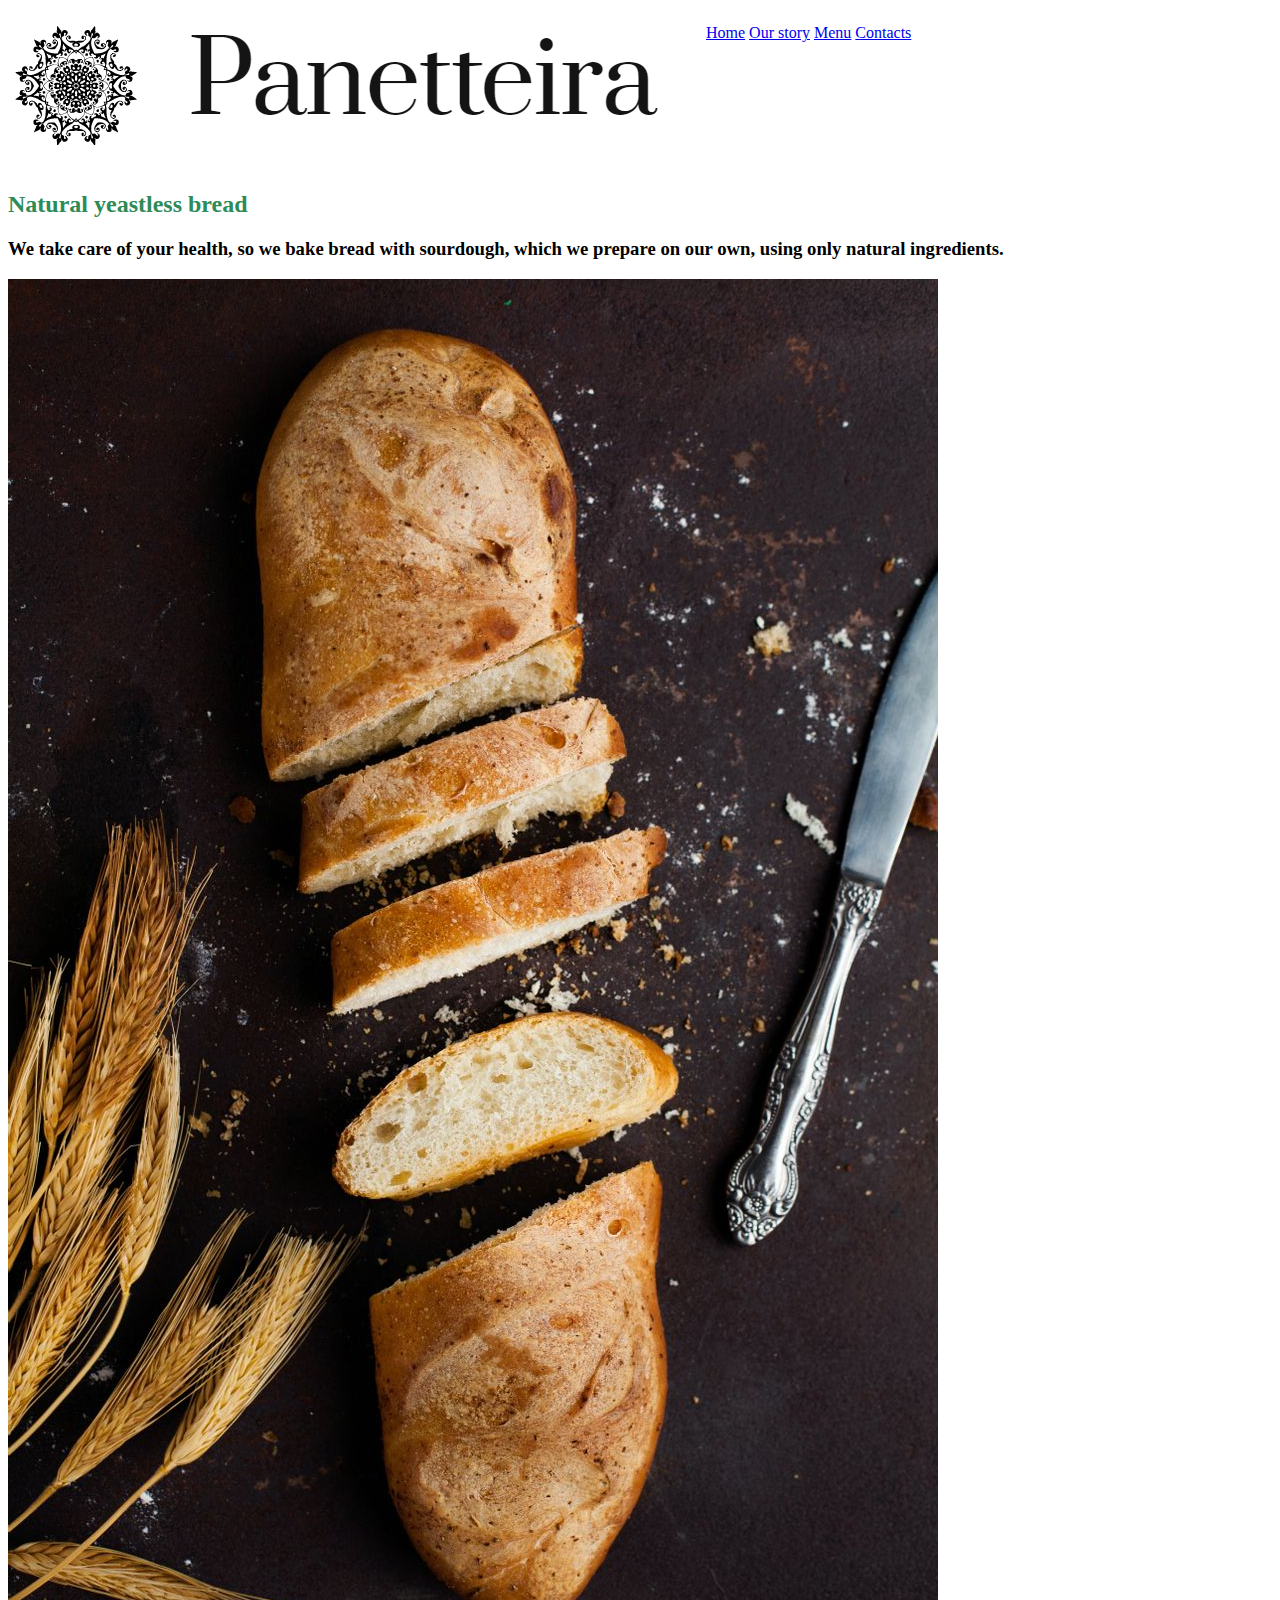
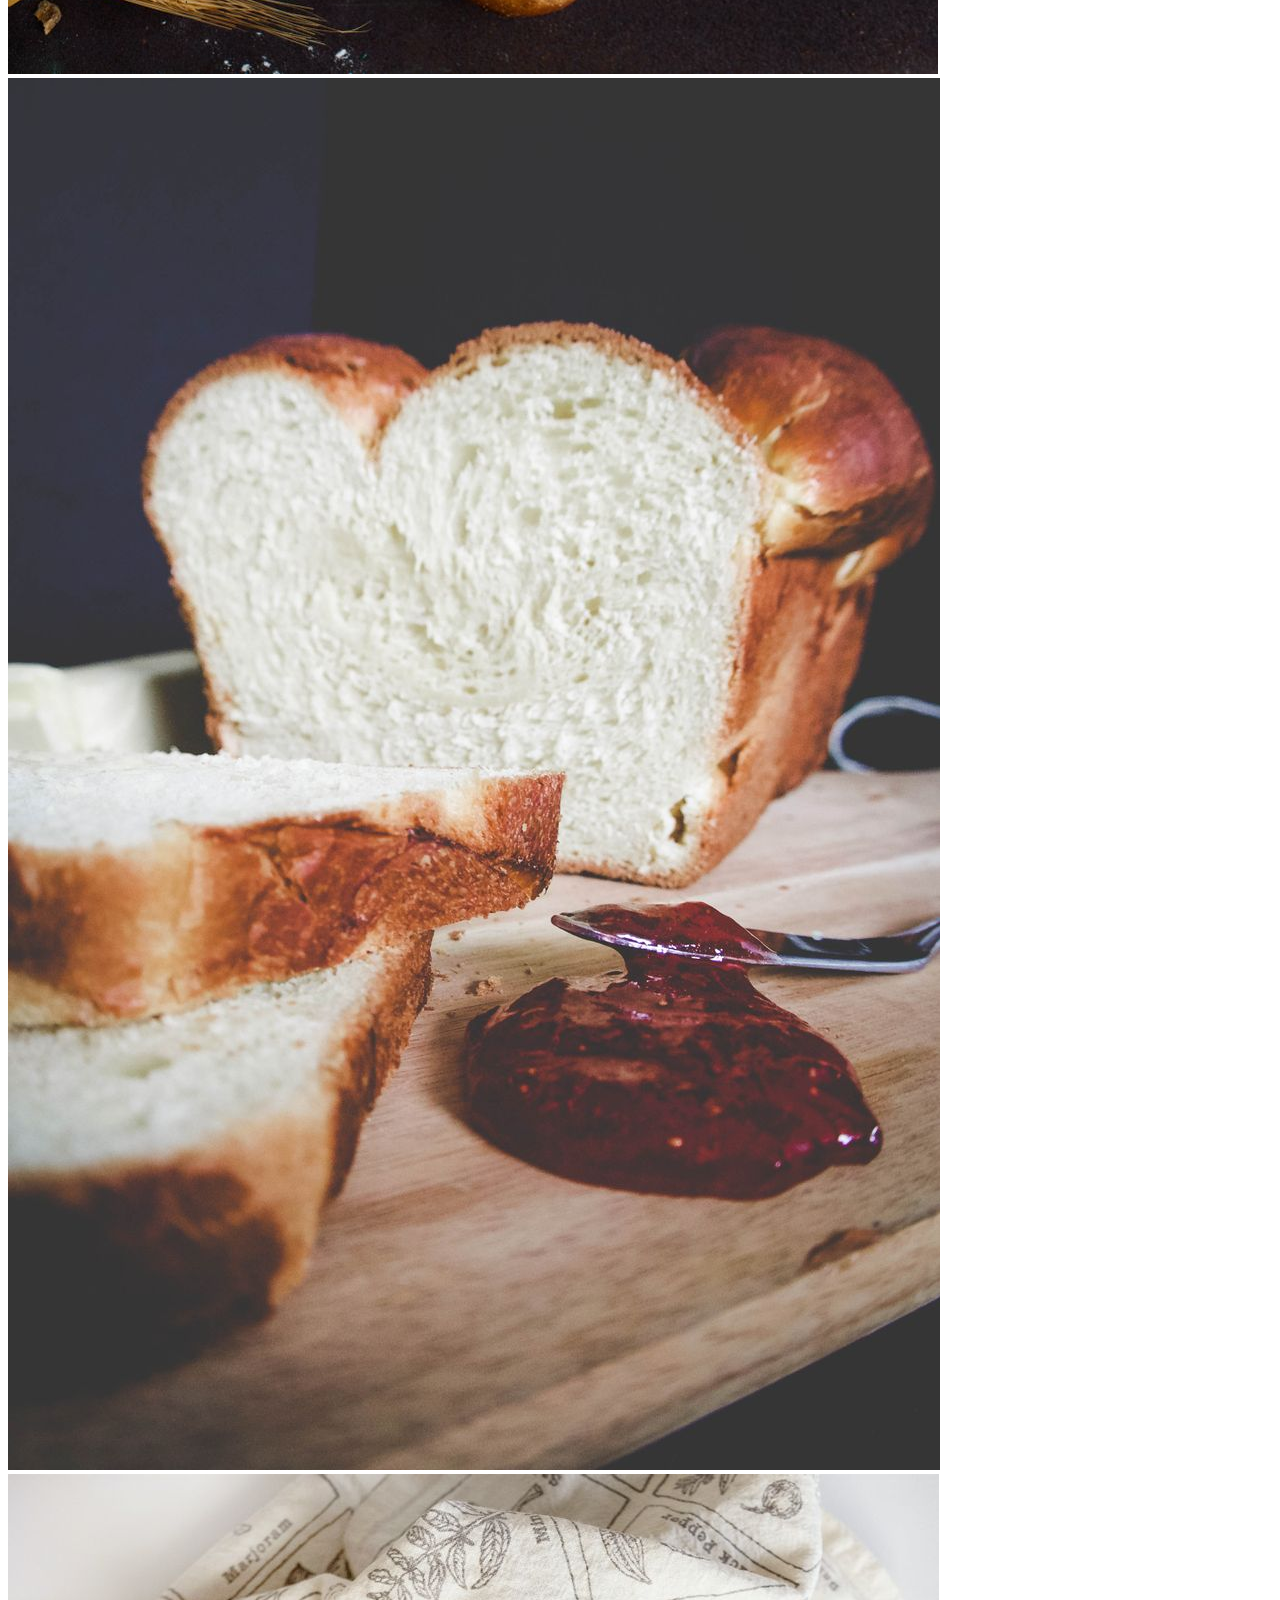
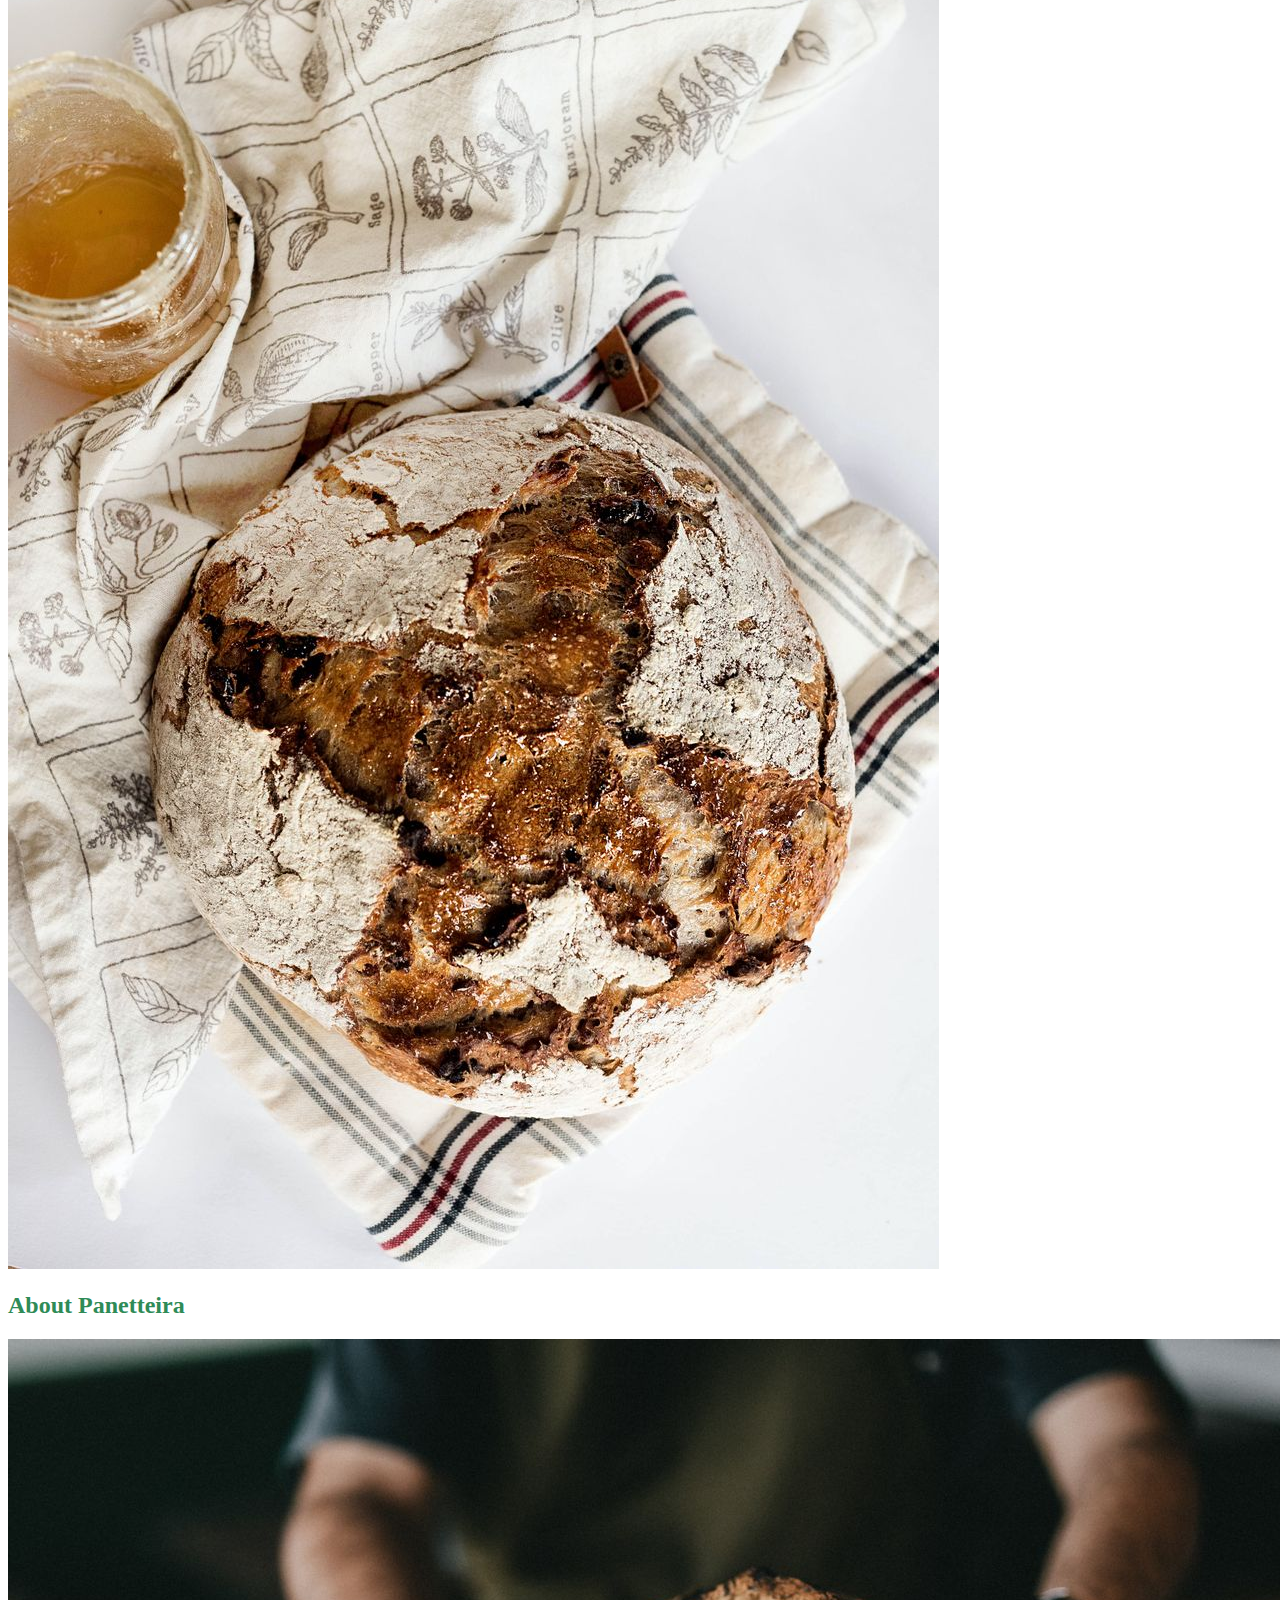
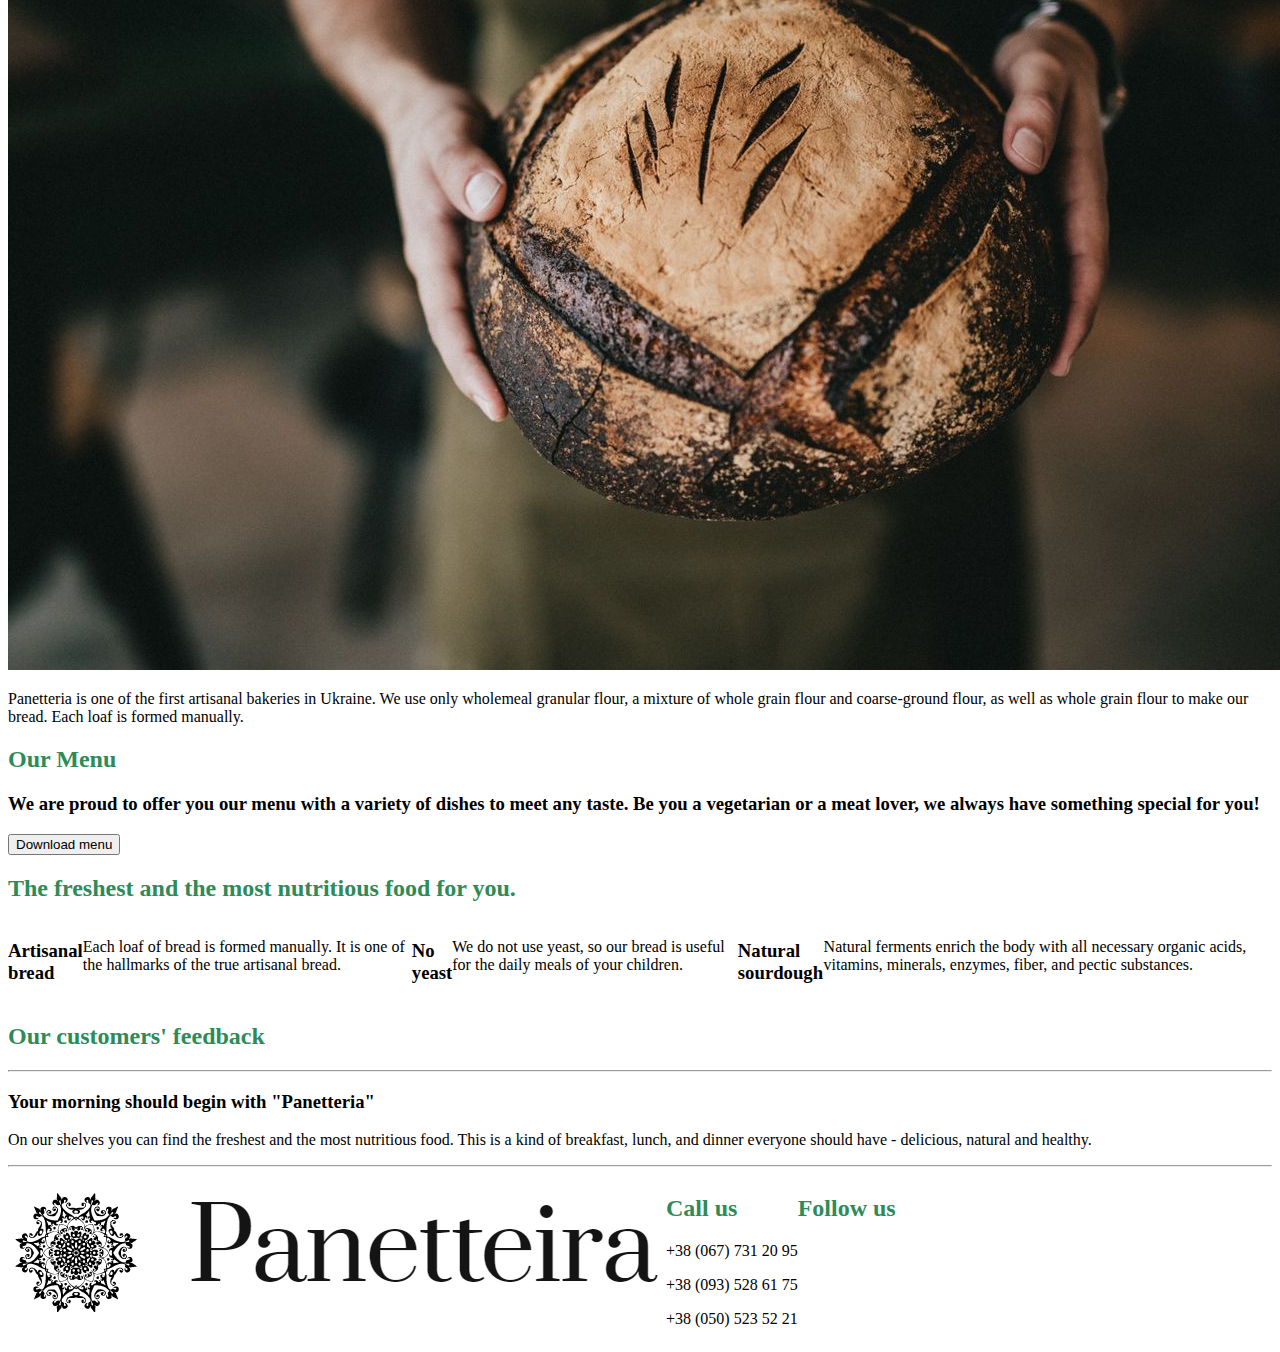
==== index.html @ aefbac4f "c" ====
<!DOCTYPE html>
<html lang="en">
<head>
    <meta charset="UTF-8">
    <meta name="viewport" content="width=device-width, initial-scale=1.0">
    <title>Panetteira Bakery | Home</title>
    <link href="styles/index.css" rel="stylesheet">

</head>
<body>
    <header>
      <div>
        <img src="images/1.png" alt="Panetteira Logo">
      </div>
      <nav>
        <ul>
          <a href="home.html">Home</a>
          <a href="ourstory.html">Our story</a>
          <a href="menu.html">Menu</a>
          <a href="contacts.html">Contacts</a>
        </ul>
      </nav>
    </header>
    <main>
      <div>
        <h2>Natural yeastless bread</h2>
        <h3>We take care of your health, so we bake bread with sourdough, which we prepare on our own,
            using only natural ingredients.</h3>
        <img src="images/2.jpg" alt="Bread">
        <img src="images/3.jpg" alt="Bread">
        <img src="images/4.jpg" alt="Bread">
      </div>  
      <section> <!--about-->
        <h2>About Panetteira</h2>
        <img src="images/5.jpg" alt="Hands with bread">
        <p>Panetteria is one of the first artisanal bakeries in Ukraine. We use only wholemeal granular flour, a mixture of whole grain flour and coarse-ground flour, as well as whole grain flour to make our bread. Each loaf is formed manually.</p>
      </section>
      <section> <!--menu-->
        <h2>Our Menu</h2>
        <h3>We are proud to offer you our menu with a variety of dishes to meet any taste. Be you a vegetarian or a meat lover, we always have something special for you!</h3>
        <button>Download menu</button>
      </section>  
      <section> <!-- value-->
        <h2>The freshest and the most nutritious food for you.</h2>
        <div class="value">
          <h3>Artisanal bread</h3>
          <p>Each loaf of bread is formed manually. It is one of the hallmarks of the true artisanal bread.</p>
          <h3>No yeast</h3>
          <p>We do not use yeast, so our bread is useful for the daily meals of your children.</p>
          <h3>Natural sourdough</h3>
          <p>Natural ferments enrich the body with all necessary organic acids, vitamins, minerals, enzymes, fiber, and pectic substances.</p>
        </div>
      </section>
      <section> <!--reviews-->
        <h2>Our customers' feedback</h2>
      </section>
      <section> <!--citation-->
        <hr>
        <h3>Your morning should begin with "Panetteria"</h3>
        <p>On our shelves you can find the freshest and the most nutritious food. This is a kind of breakfast, lunch, and dinner everyone should have - delicious, natural and healthy.</p>
        <hr>
      </section>
    </main>
    <footer>
      <div>
        <img src="images/1.png" alt="Logo">
      </div>
      <div>
        <h2>Call us</h2>
        <p>+38 (067) 731 20 95</p>
        <p>+38 (093) 528 61 75</p>
        <p>+38 (050) 523 52 21</p>
      </div>
      <div>
        <h2>Follow us</h2>
      </div>
    </footer>
</body>
</html>
---- styles/index.css ----
h1, h2{
    color: seagreen;
}
header {
    display: flex;
}
footer {
    display: flex;
}
.value {
    display: flex;
}
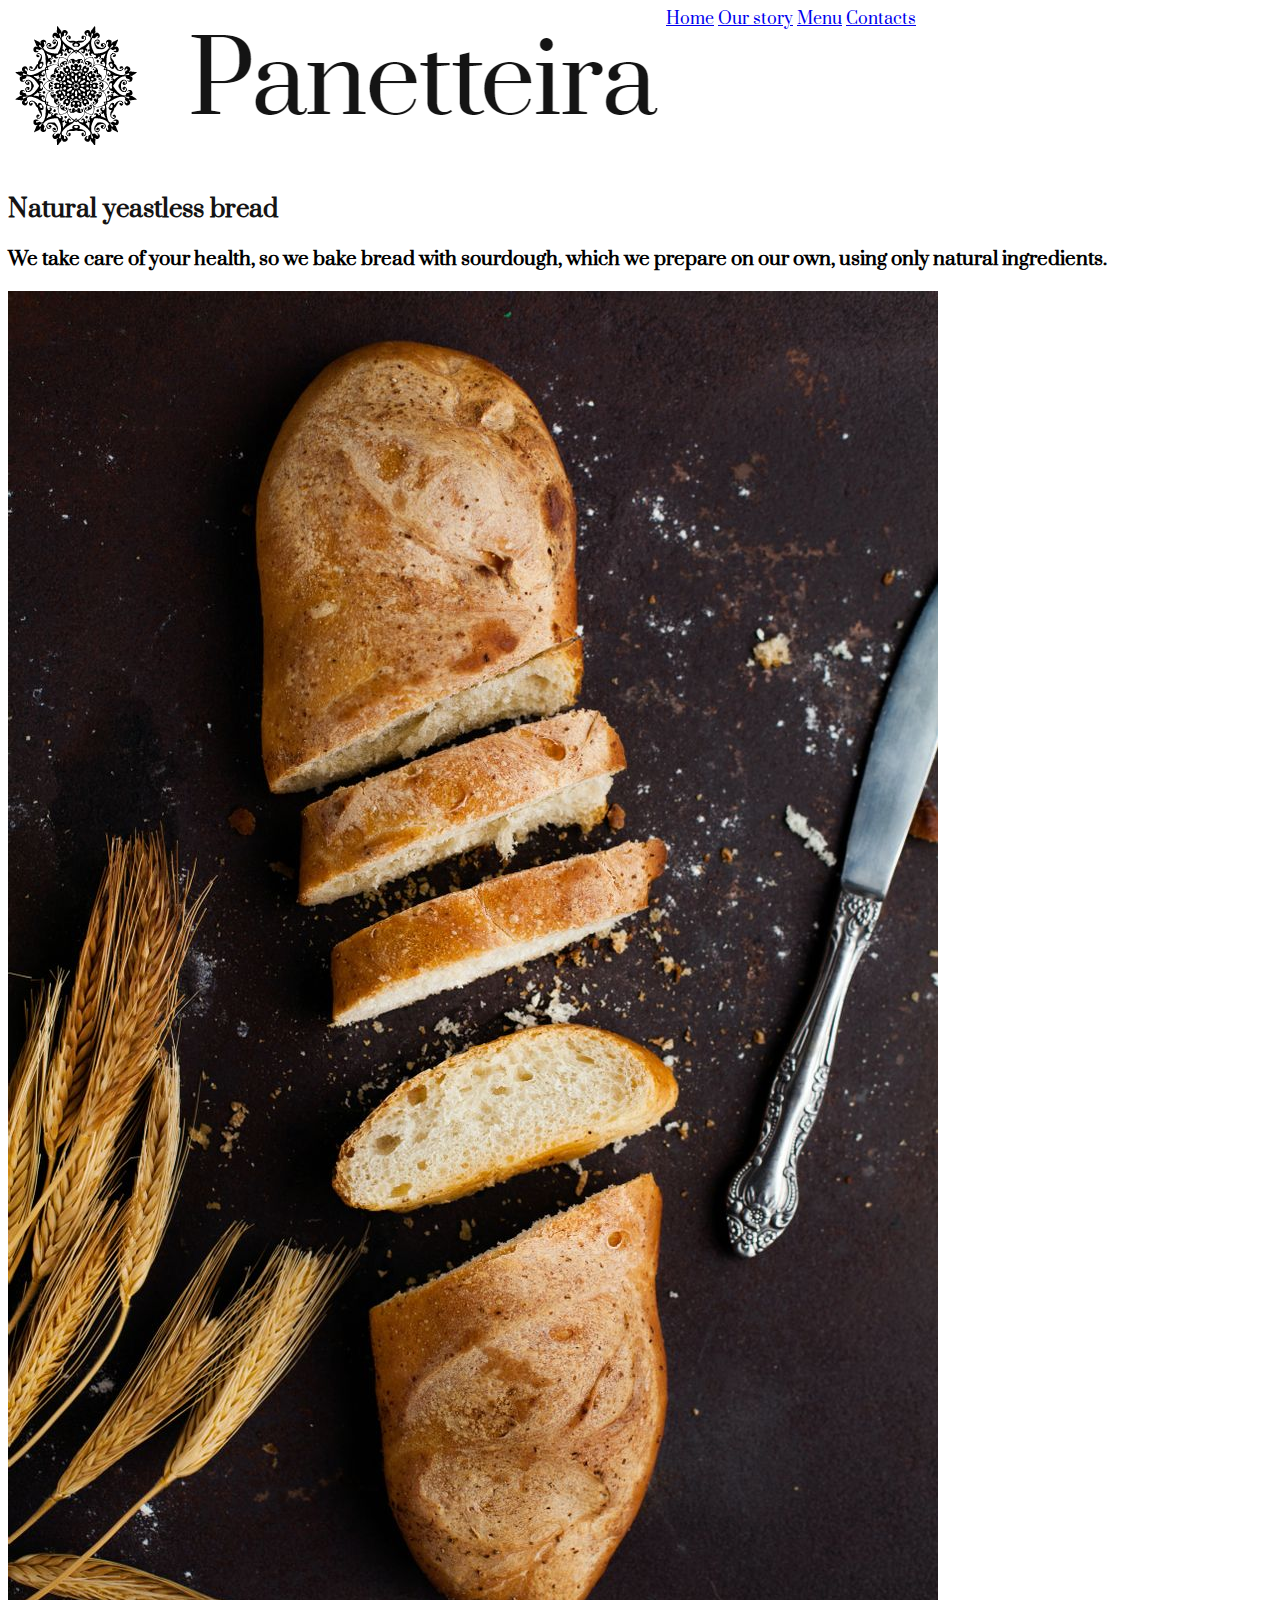
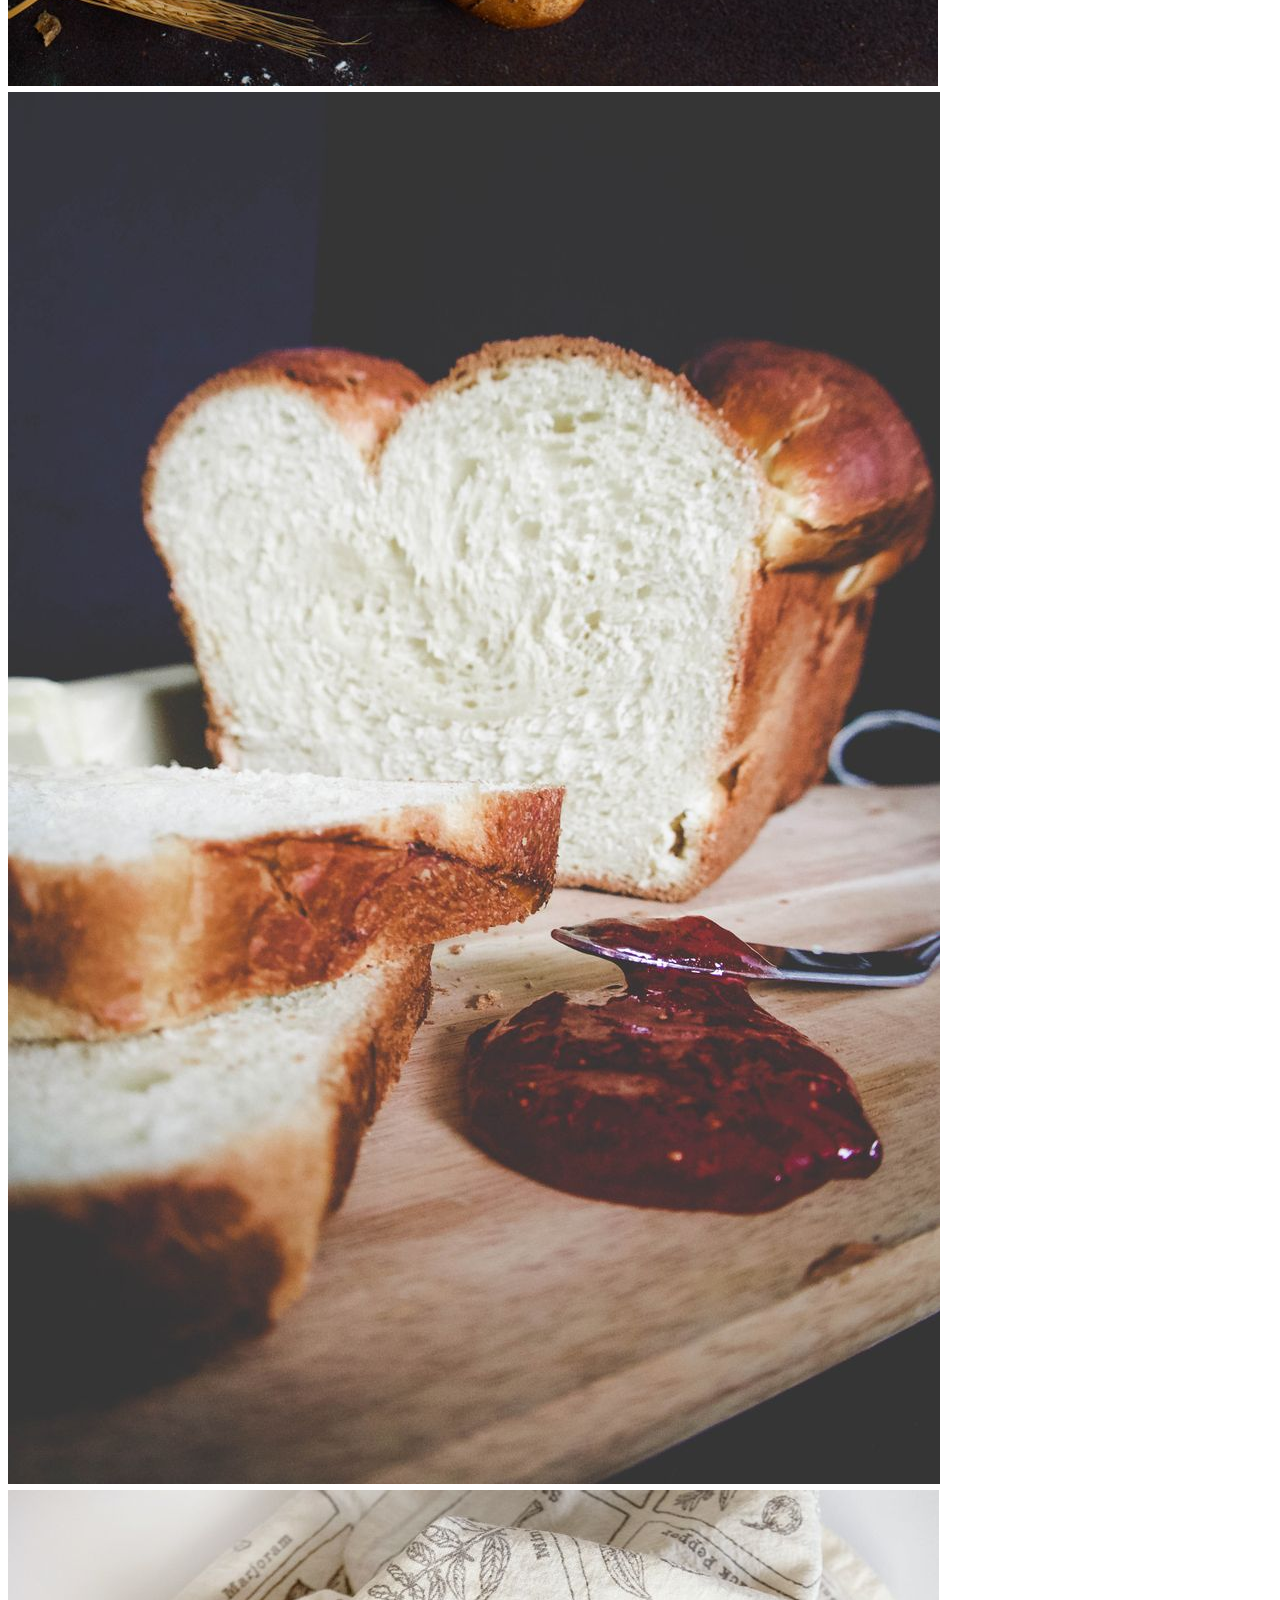
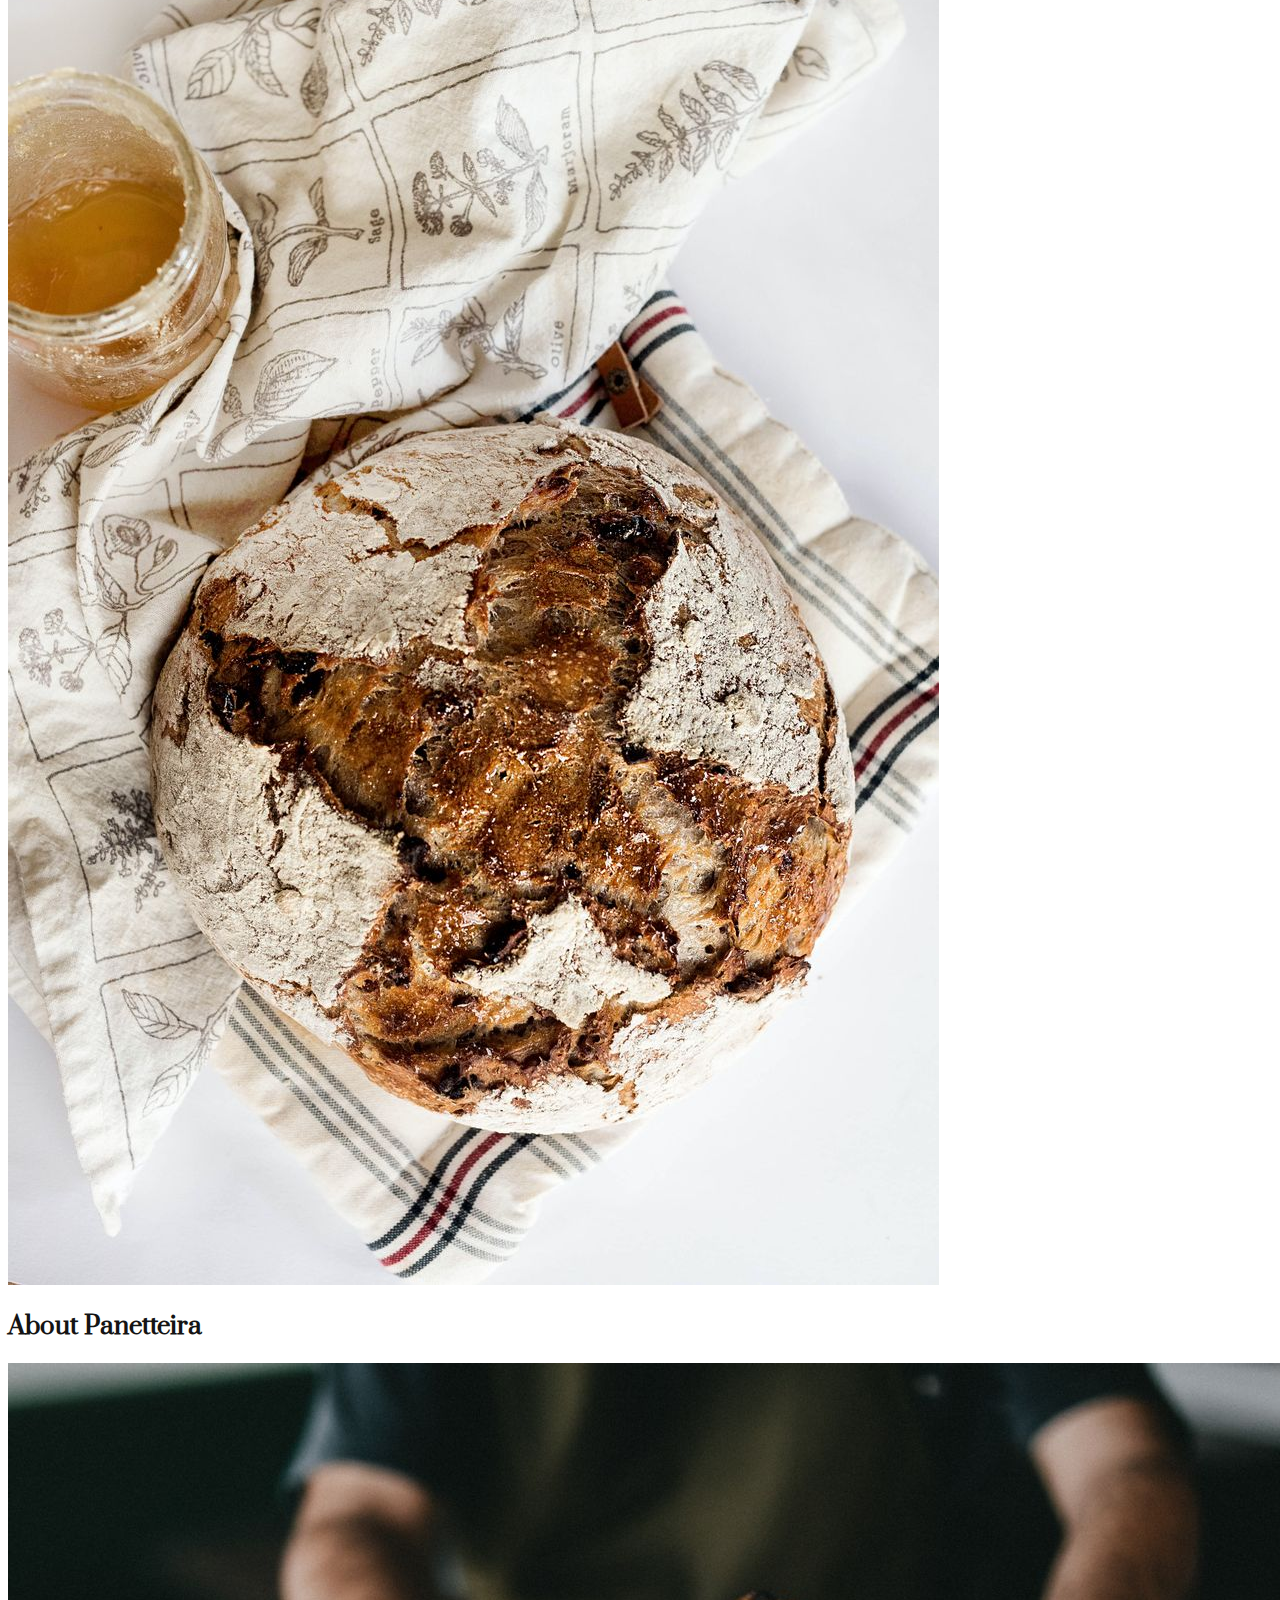
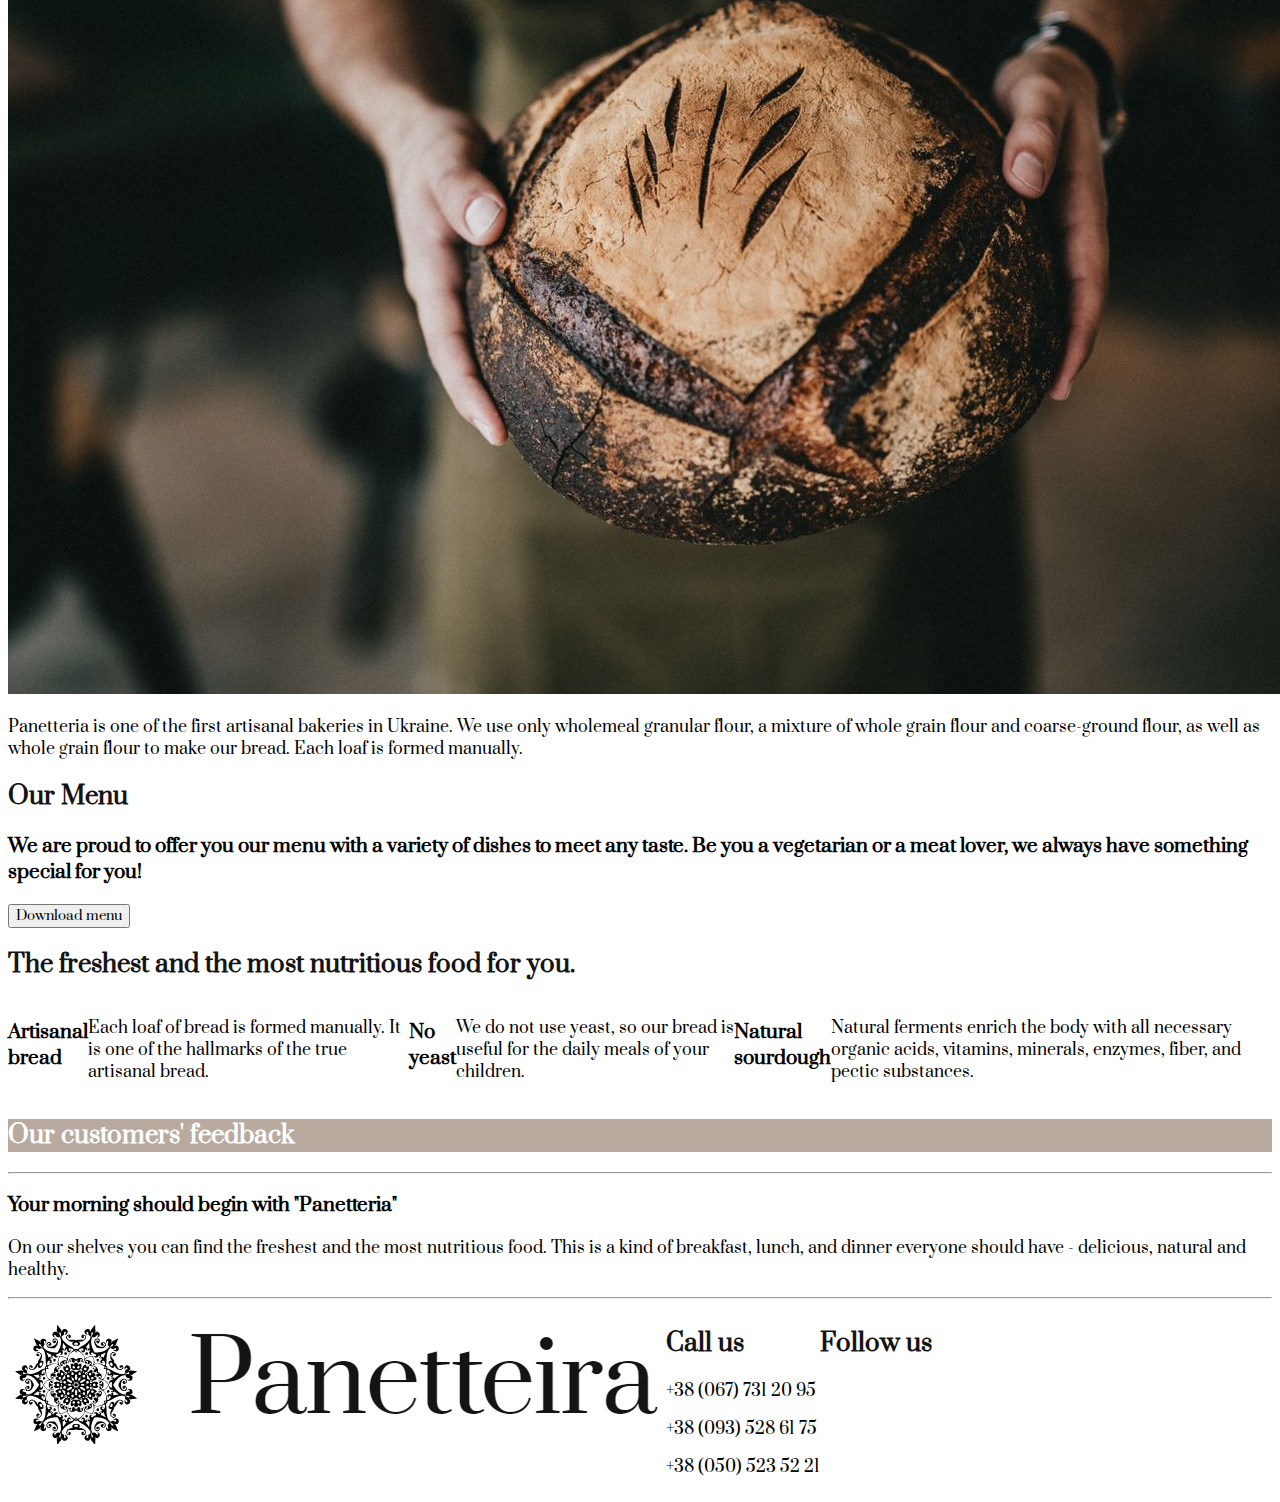
==== commit d8a62994: "Come" ====
--- a/index.html
+++ b/index.html
@@ -8,17 +8,16 @@
 
 </head>
 <body>
+    <link href="https://fonts.googleapis.com/css2?family=Prata&display=swap" rel="stylesheet">
     <header>
       <div>
-        <img src="images/1.png" alt="Panetteira Logo">
+        <img src="images/logo.png" alt="Panetteira Logo">
       </div>
-      <nav>
-        <ul>
-          <a href="home.html">Home</a>
+      <nav id="nav">
+          <a href="index.html">Home</a>
           <a href="ourstory.html">Our story</a>
           <a href="menu.html">Menu</a>
           <a href="contacts.html">Contacts</a>
-        </ul>
       </nav>
     </header>
     <main>
@@ -26,13 +25,13 @@
         <h2>Natural yeastless bread</h2>
         <h3>We take care of your health, so we bake bread with sourdough, which we prepare on our own,
             using only natural ingredients.</h3>
-        <img src="images/2.jpg" alt="Bread">
-        <img src="images/3.jpg" alt="Bread">
-        <img src="images/4.jpg" alt="Bread">
+        <img src="images/bread1.jpg" alt="Bread">
+        <img src="images/bread2.jpg" alt="Bread">
+        <img src="images/bread3.jpg" alt="Bread">
       </div>  
       <section> <!--about-->
         <h2>About Panetteira</h2>
-        <img src="images/5.jpg" alt="Hands with bread">
+        <img src="images/bread4.jpg" alt="Hands with bread">
         <p>Panetteria is one of the first artisanal bakeries in Ukraine. We use only wholemeal granular flour, a mixture of whole grain flour and coarse-ground flour, as well as whole grain flour to make our bread. Each loaf is formed manually.</p>
       </section>
       <section> <!--menu-->
@@ -52,7 +51,7 @@
         </div>
       </section>
       <section> <!--reviews-->
-        <h2>Our customers' feedback</h2>
+        <h2 id="reviews">Our customers' feedback</h2>
       </section>
       <section> <!--citation-->
         <hr>
@@ -63,7 +62,7 @@
     </main>
     <footer>
       <div>
-        <img src="images/1.png" alt="Logo">
+        <img src="images/logo.png" alt="Logo">
       </div>
       <div>
         <h2>Call us</h2>
--- a/styles/index.css
+++ b/styles/index.css
@@ -1,5 +1,8 @@
+*{
+    font-family: 'Prata', serif;
+}
 h1, h2{
-    color: seagreen;
+    color: #141414;
 }
 header {
     display: flex;
@@ -9,4 +12,15 @@
 }
 .value {
     display: flex;
-}+}
+#reviews {
+    color: white;
+    background: #b8aa9f;
+}
+#nav{
+    text-decoration: none;
+    color: var(--main-color)
+}
+@media (min-width: 769px) {
+    header ,header-nav
+}
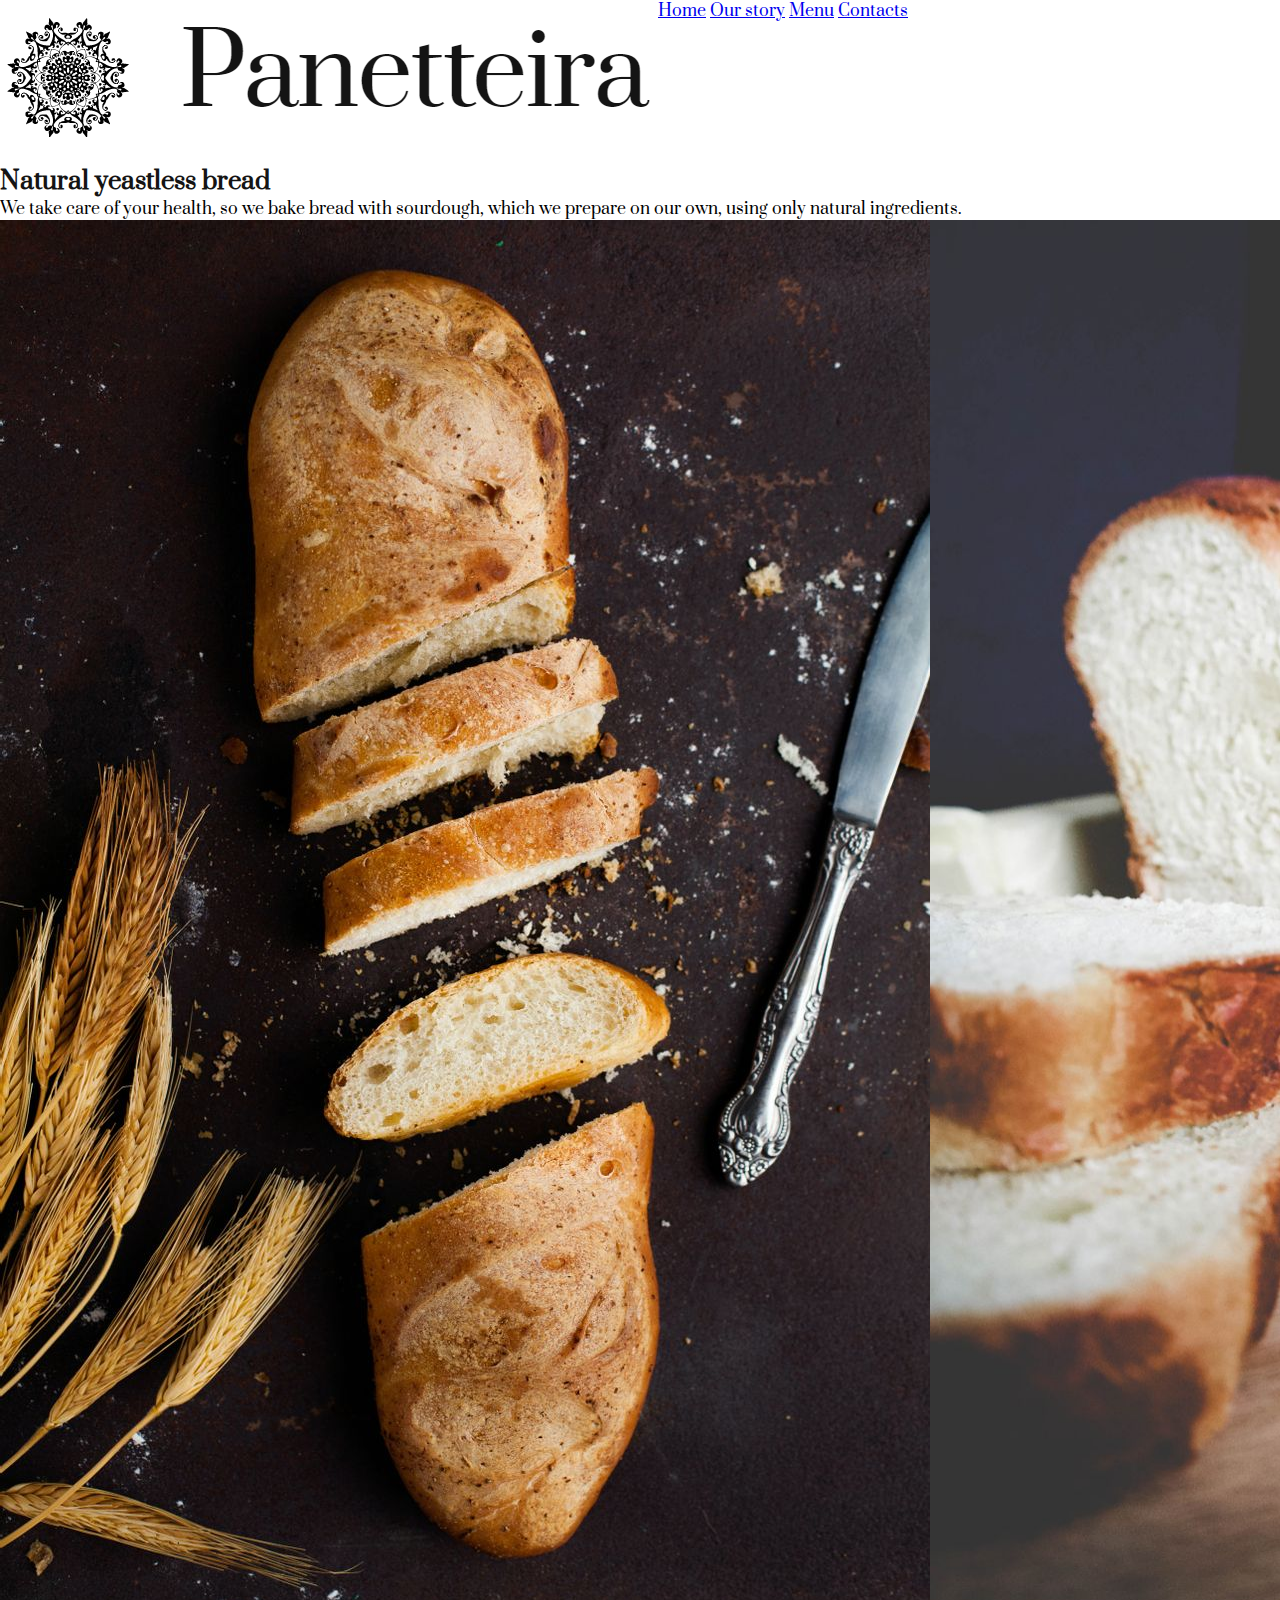
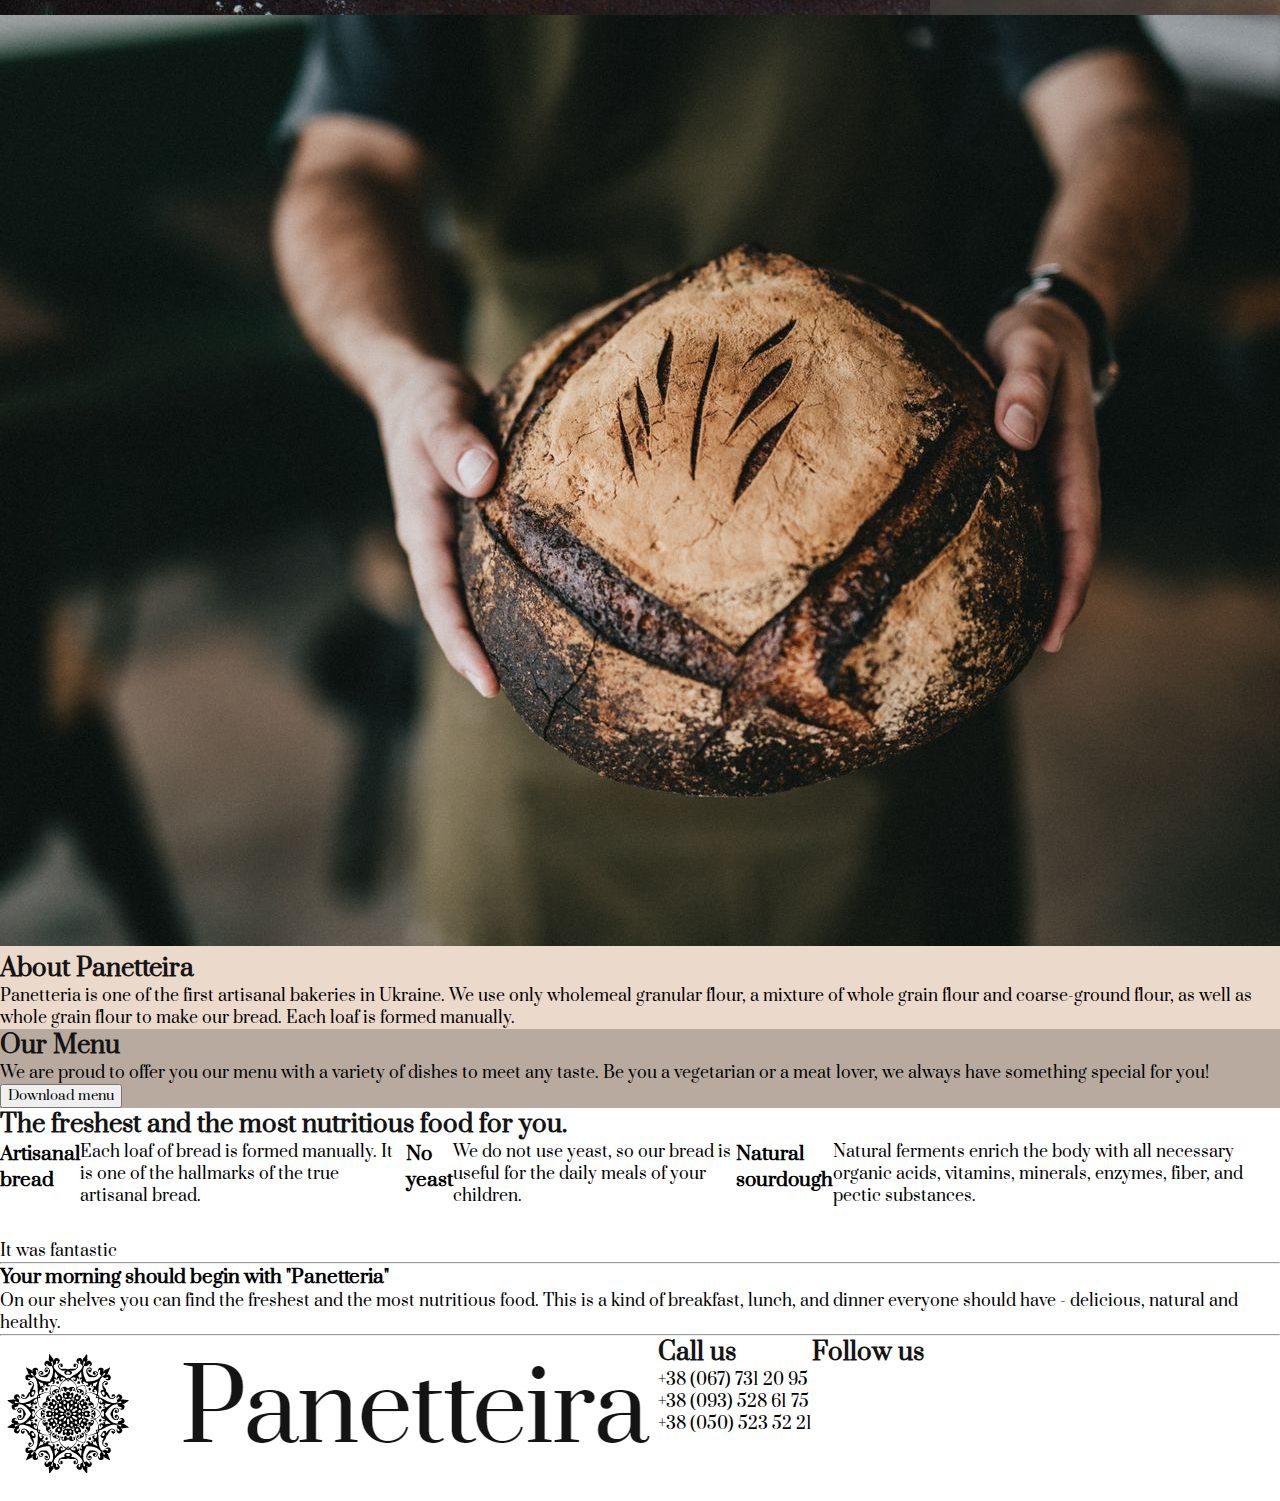
==== commit 2ee2d476: "Coment" ====
--- a/index.html
+++ b/index.html
@@ -21,22 +21,23 @@
       </nav>
     </header>
     <main>
-      <div>
+      <div> <!--main-->
         <h2>Natural yeastless bread</h2>
-        <h3>We take care of your health, so we bake bread with sourdough, which we prepare on our own,
-            using only natural ingredients.</h3>
+        <p>We take care of your health, so we bake bread with sourdough, which we prepare on our own, using only natural ingredients.</p>
+        <div class="main">
         <img src="images/bread1.jpg" alt="Bread">
         <img src="images/bread2.jpg" alt="Bread">
         <img src="images/bread3.jpg" alt="Bread">
+        </main>
       </div>  
-      <section> <!--about-->
+      <section class="about"> <!--about-->
+        <img src="images/bread4.jpg" alt="Hands with bread">
         <h2>About Panetteira</h2>
-        <img src="images/bread4.jpg" alt="Hands with bread">
         <p>Panetteria is one of the first artisanal bakeries in Ukraine. We use only wholemeal granular flour, a mixture of whole grain flour and coarse-ground flour, as well as whole grain flour to make our bread. Each loaf is formed manually.</p>
       </section>
-      <section> <!--menu-->
+      <section class="menu"> <!--menu-->
         <h2>Our Menu</h2>
-        <h3>We are proud to offer you our menu with a variety of dishes to meet any taste. Be you a vegetarian or a meat lover, we always have something special for you!</h3>
+        <p>We are proud to offer you our menu with a variety of dishes to meet any taste. Be you a vegetarian or a meat lover, we always have something special for you!</p>
         <button>Download menu</button>
       </section>  
       <section> <!-- value-->
@@ -50,8 +51,9 @@
           <p>Natural ferments enrich the body with all necessary organic acids, vitamins, minerals, enzymes, fiber, and pectic substances.</p>
         </div>
       </section>
-      <section> <!--reviews-->
+      <section class="ourreviews"> <!--reviews-->
         <h2 id="reviews">Our customers' feedback</h2>
+        <p>It was fantastic</p>
       </section>
       <section> <!--citation-->
         <hr>
--- a/styles/index.css
+++ b/styles/index.css
@@ -1,12 +1,28 @@
 *{
     font-family: 'Prata', serif;
+    margin: 0;
 }
 h1, h2{
     color: #141414;
 }
+/*header*/
 header {
     display: flex;
 }
+/*main*/
+.main{
+    display: flex;
+}
+.about{
+    background-color: rgb(235, 217, 204);
+}
+.menu{
+    background-color: #B8AA9F;
+}
+.ourreviews{
+    background: url(images/breads.jpg);
+}
+/*footer*/
 footer {
     display: flex;
 }
@@ -15,12 +31,11 @@
 }
 #reviews {
     color: white;
-    background: #b8aa9f;
 }
 #nav{
     text-decoration: none;
     color: var(--main-color)
 }
 @media (min-width: 769px) {
-    header ,header-nav
-}
+    header ,header-nav;
+}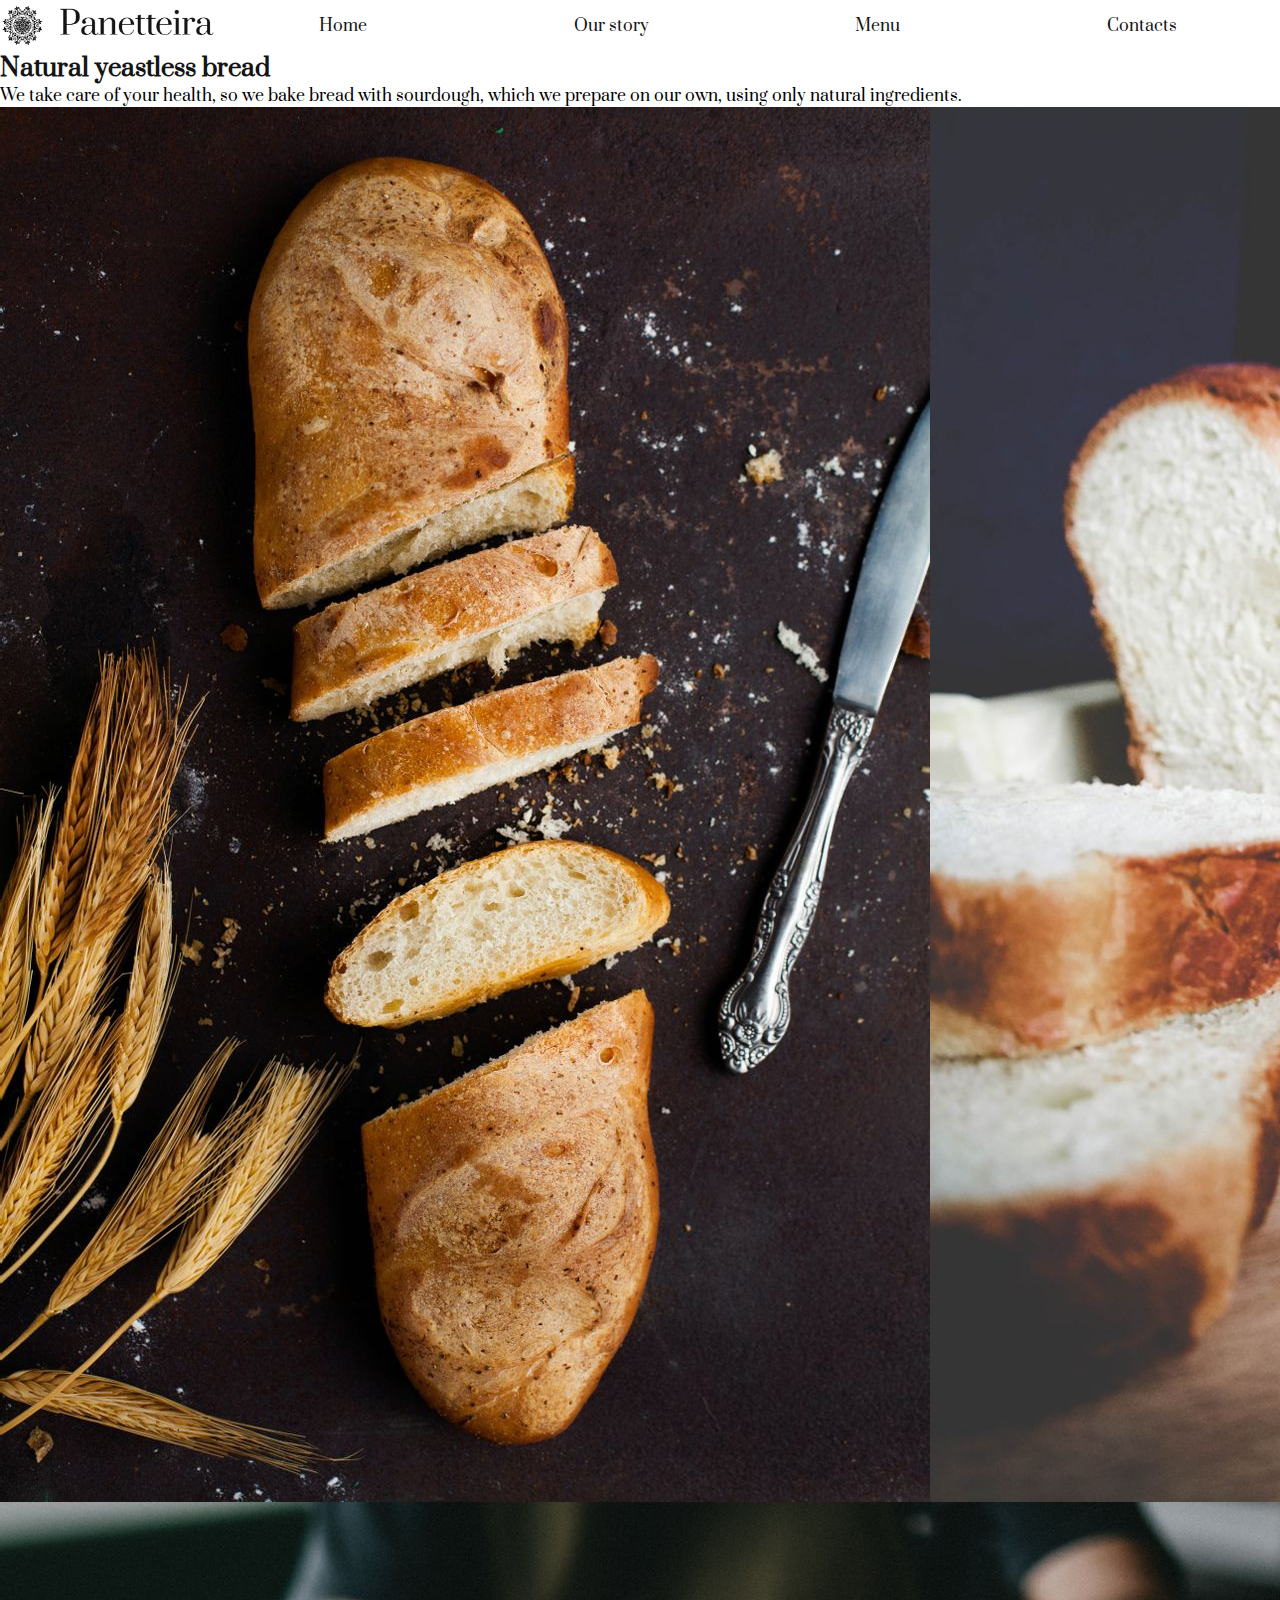
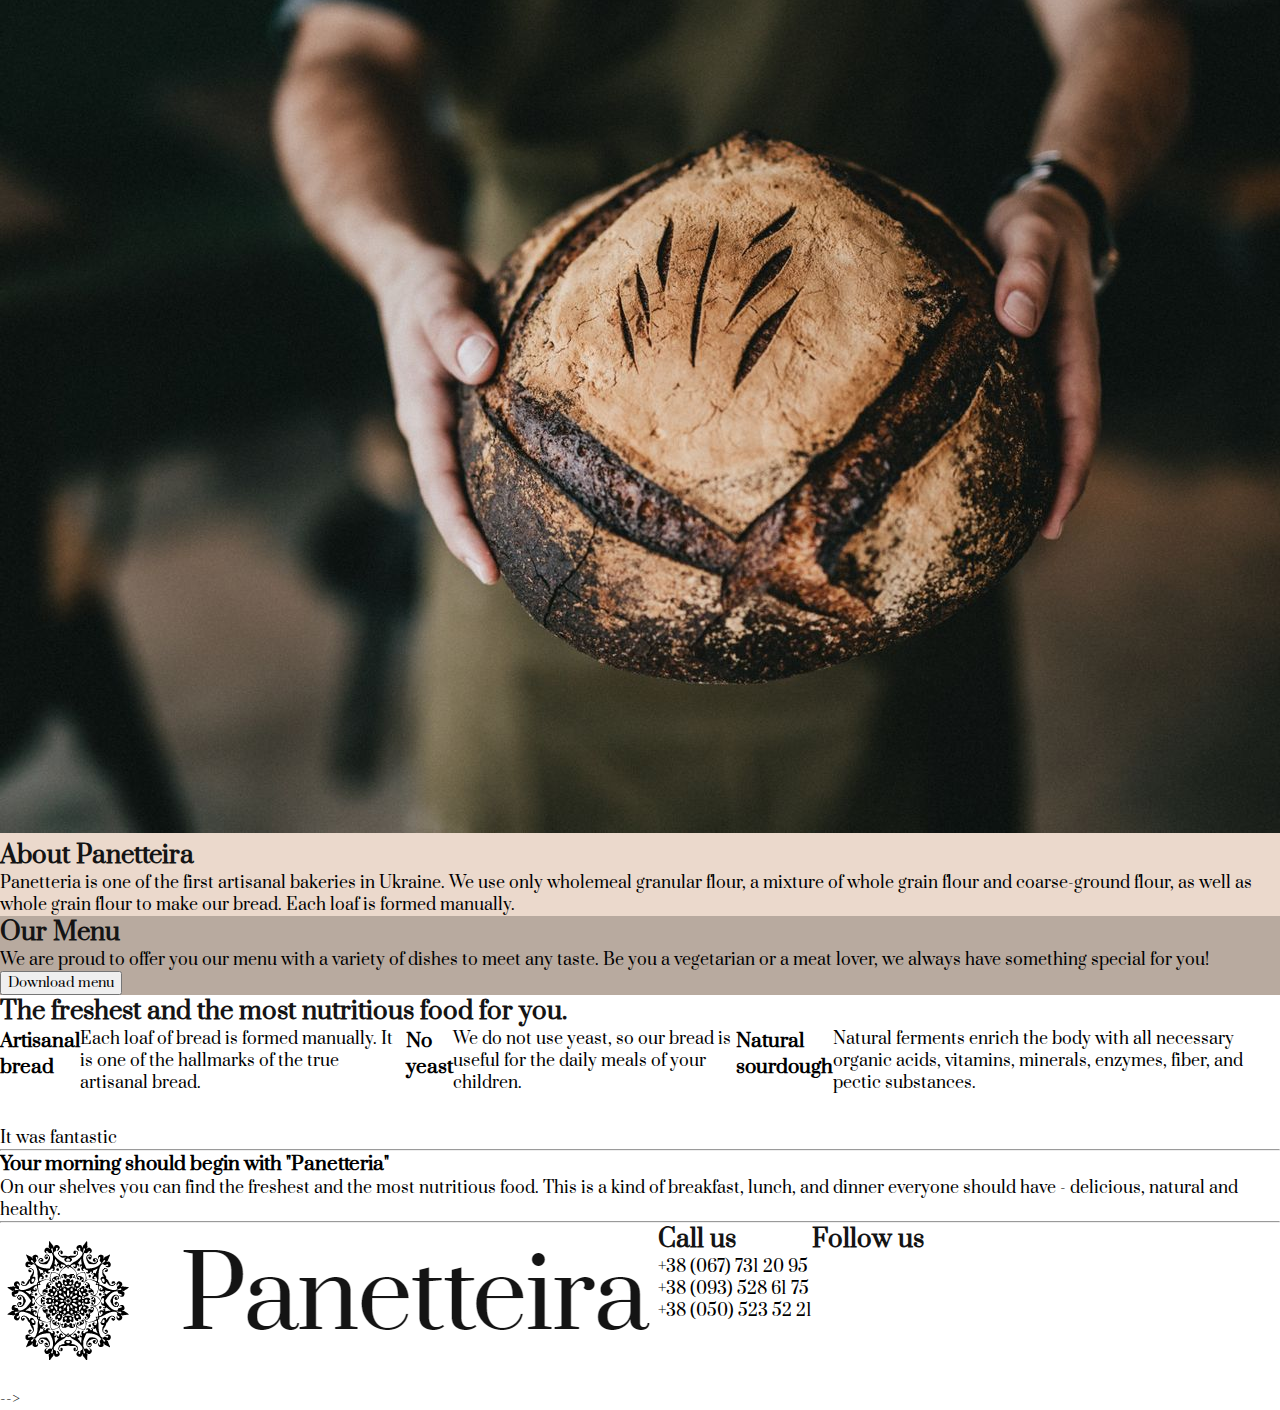
==== commit 78170c69: "Comment" ====
--- a/index.html
+++ b/index.html
@@ -5,19 +5,21 @@
     <meta name="viewport" content="width=device-width, initial-scale=1.0">
     <title>Panetteira Bakery | Home</title>
     <link href="styles/index.css" rel="stylesheet">
+    <link rel="icon" href="images/logo-icon.png">
 
 </head>
 <body>
-    <link href="https://fonts.googleapis.com/css2?family=Prata&display=swap" rel="stylesheet">
     <header>
-      <div>
-        <img src="images/logo.png" alt="Panetteira Logo">
-      </div>
-      <nav id="nav">
-          <a href="index.html">Home</a>
-          <a href="ourstory.html">Our story</a>
-          <a href="menu.html">Menu</a>
-          <a href="contacts.html">Contacts</a>
+      <nav class="header-nav">
+        <img class="logo" src="images/logo.png" alt="Panetteira Logo">
+        <label class="burger-icon" for="burger-checkbox">☰</label>
+        <input type="checkbox" id="burger-checkbox">
+        <div class="menu-items">
+            <a href="index.html">Home</a>
+            <a href="ourstory.html">Our story</a>
+            <a href="menu.html">Menu</a>
+            <a href="contacts.html">Contacts</a>
+        </div>
       </nav>
     </header>
     <main>
@@ -75,6 +77,6 @@
       <div>
         <h2>Follow us</h2>
       </div>
-    </footer>
+    </footer> -->
 </body>
 </html>--- a/styles/index.css
+++ b/styles/index.css
@@ -1,13 +1,61 @@
+@import url("https://fonts.googleapis.com/css2?family=Prata&display=swap");
 *{
     font-family: 'Prata', serif;
     margin: 0;
 }
+:root {
+    --main-color: #141414;
+    font-family: 'Prata', serif;
+    --accent-color: white;
+    scroll-behavior: smooth;
+}
+
+
+
+header .logo {
+    width: 216px;
+    height: auto;
+}
+header .menu-items{
+    flex: 1; 
+    justify-content: space-around;
+    display: none;
+}
+header .menu-items a {
+    display: block;
+    text-decoration: none;
+    color: var(--main-color);
+    border: 1px solid transparent;
+    padding: 5px;
+}
+header .menu-items a:hover {
+    border: 1px solid var(--main-color);
+}
+/*buger-menu*/
+#burger-checkbox{
+    display: none;
+}
+
+.header-nav input:checked  ~ .menu-items{
+    display: block;
+}
+
+@media (min-width: 769px) {
+    .burger-icon{
+        display: none;
+    }
+    header .header-nav{
+        display: flex;
+    }
+    header #burger-checkbox ~ .menu-items {
+        display: flex;
+        align-items: center;
+    }
+}
+
+
 h1, h2{
     color: #141414;
-}
-/*header*/
-header {
-    display: flex;
 }
 /*main*/
 .main{
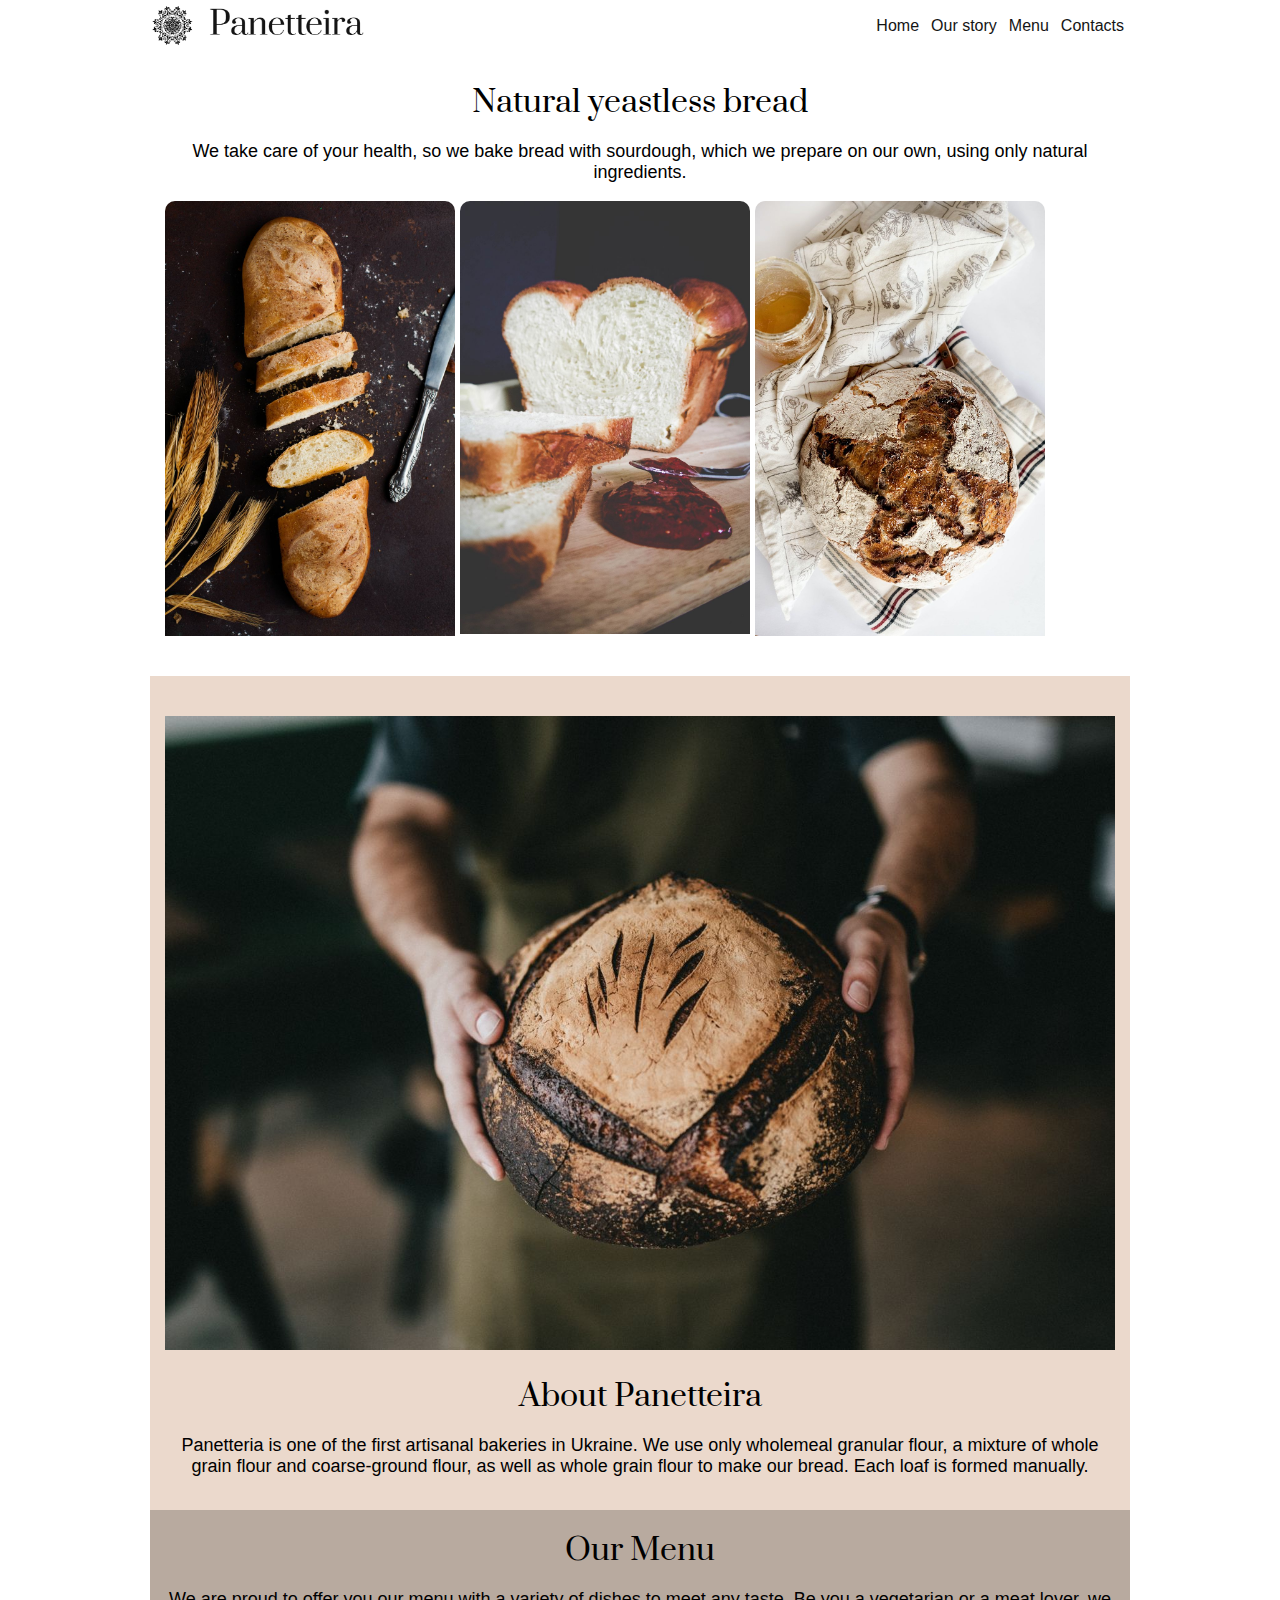
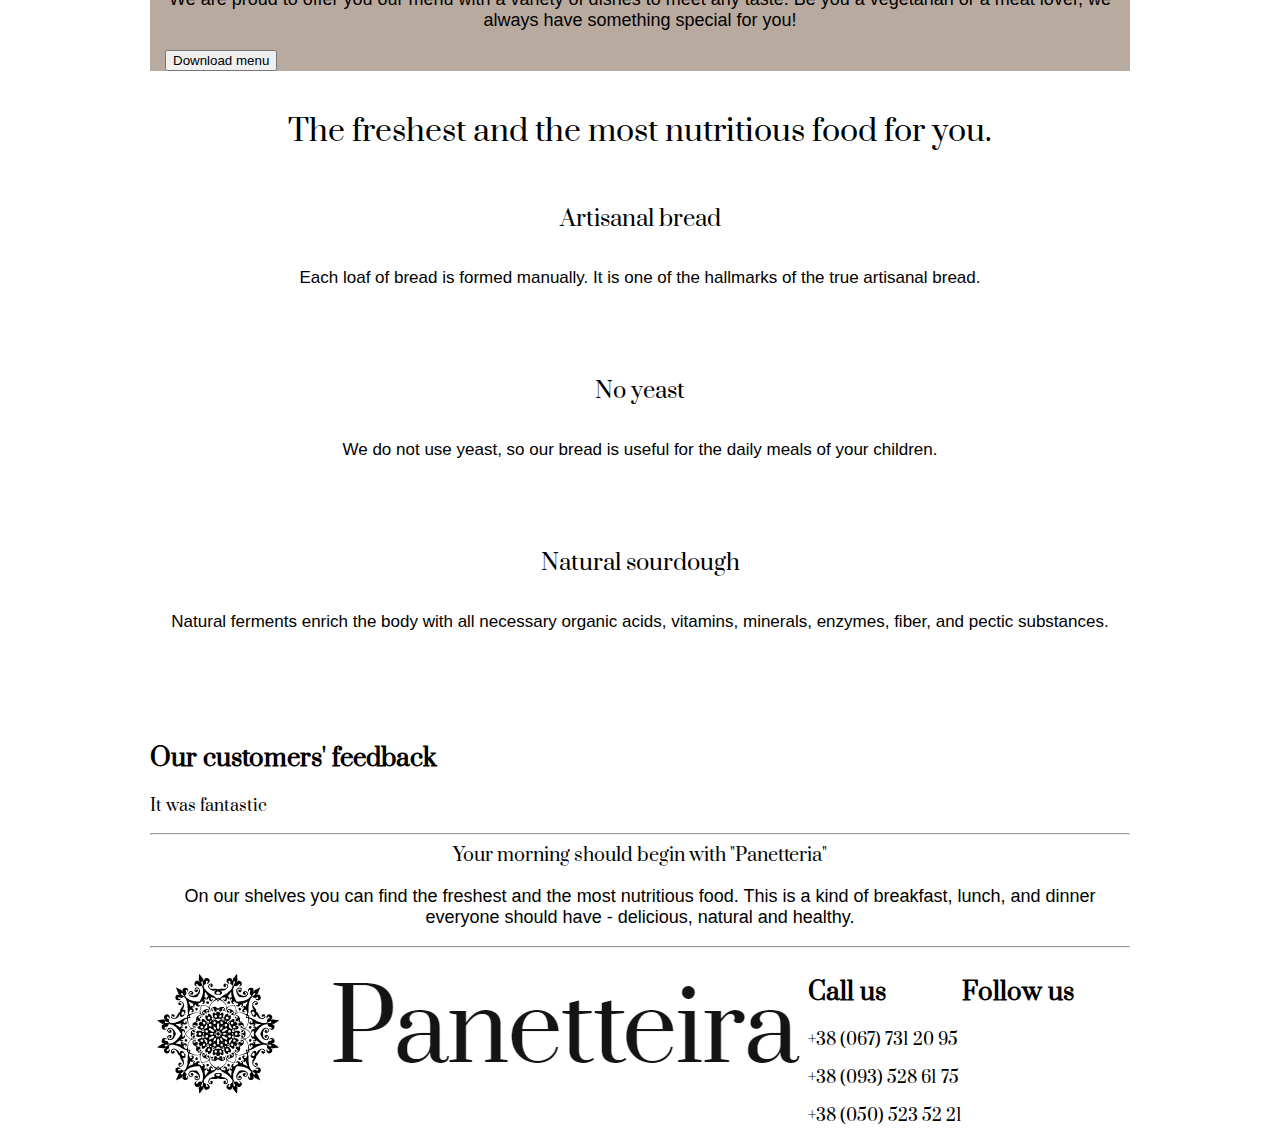
==== commit 891f5b9c: "Com" ====
--- a/index.html
+++ b/index.html
@@ -10,56 +10,67 @@
 </head>
 <body>
     <header>
-      <nav class="header-nav">
-        <img class="logo" src="images/logo.png" alt="Panetteira Logo">
-        <label class="burger-icon" for="burger-checkbox">☰</label>
-        <input type="checkbox" id="burger-checkbox">
-        <div class="menu-items">
-            <a href="index.html">Home</a>
-            <a href="ourstory.html">Our story</a>
-            <a href="menu.html">Menu</a>
-            <a href="contacts.html">Contacts</a>
-        </div>
-      </nav>
+        <nav class="header-nav">
+            <img class="logo logo-last" src="images/logo.png" alt="Panetteira Logo">
+            <label class="burger-icon" for="burger-checkbox">☰</label>
+            <input type="checkbox" id="burger-checkbox">
+            <div class="menu-items">
+                <a href="index.html">Home</a>
+                <a href="ourstory.html">Our story</a>
+                <a href="menu.html">Menu</a>
+                <a href="contacts.html">Contacts</a>
+            </div>
+        </nav>
     </header>
     <main>
-      <div> <!--main-->
-        <h2>Natural yeastless bread</h2>
-        <p>We take care of your health, so we bake bread with sourdough, which we prepare on our own, using only natural ingredients.</p>
-        <div class="main">
-        <img src="images/bread1.jpg" alt="Bread">
-        <img src="images/bread2.jpg" alt="Bread">
-        <img src="images/bread3.jpg" alt="Bread">
-        </main>
-      </div>  
-      <section class="about"> <!--about-->
-        <img src="images/bread4.jpg" alt="Hands with bread">
-        <h2>About Panetteira</h2>
-        <p>Panetteria is one of the first artisanal bakeries in Ukraine. We use only wholemeal granular flour, a mixture of whole grain flour and coarse-ground flour, as well as whole grain flour to make our bread. Each loaf is formed manually.</p>
-      </section>
-      <section class="menu"> <!--menu-->
-        <h2>Our Menu</h2>
-        <p>We are proud to offer you our menu with a variety of dishes to meet any taste. Be you a vegetarian or a meat lover, we always have something special for you!</p>
-        <button>Download menu</button>
-      </section>  
-      <section> <!-- value-->
-        <h2>The freshest and the most nutritious food for you.</h2>
-        <div class="value">
-          <h3>Artisanal bread</h3>
-          <p>Each loaf of bread is formed manually. It is one of the hallmarks of the true artisanal bread.</p>
-          <h3>No yeast</h3>
-          <p>We do not use yeast, so our bread is useful for the daily meals of your children.</p>
-          <h3>Natural sourdough</h3>
-          <p>Natural ferments enrich the body with all necessary organic acids, vitamins, minerals, enzymes, fiber, and pectic substances.</p>
+        <div class="main"> <!--main-->
+            <div class="header-section">
+                <span>Natural yeastless bread</span>
+                <p>We take care of your health, so we bake bread with sourdough, which we prepare on our own, using only natural ingredients.</p>
+            </div>
+            <div class="product-list">
+                <img class="main-photo" src="images/bread1.jpg" alt="Bread">
+                <img class="main-photo" src="images/bread2.jpg" alt="Bread">
+                <img class="main-photo" src="images/bread3.jpg" alt="Bread">
+            </div>
+        </div>
+    </main>  
+        <section class="about"> <!--about-->
+            <div class="about-div">
+                <img class="photo-section-about" src="images/bread4.jpg" alt="Hands with bread">
+                <span>About Panetteira</span>
+                <p>Panetteria is one of the first artisanal bakeries in Ukraine. We use only wholemeal granular flour, a mixture of whole grain flour and coarse-ground flour, as well as whole grain flour to make our bread. Each loaf is formed manually.</p>
+            </div>
+        </section>
+        <section class="menu"> <!--menu-->
+            <div class="menu-div">
+                <span>Our Menu</span>
+                <p>We are proud to offer you our menu with a variety of dishes to meet any taste. Be you a vegetarian or a meat lover, we always have something special for you!</p>
+                <button class="button-menu">Download menu</button>
+            </div>
+        </section>  
+      <section class="value"> <!-- value-->
+        <span id="value-header">The freshest and the most nutritious food for you.</span>
+        <div class="value-div">
+            <span>Artisanal bread</span>
+            <p>Each loaf of bread is formed manually. It is one of the hallmarks of the true artisanal bread.</p>
+        </div>
+        <div class="value-div">
+            <span>No yeast</span>
+            <p>We do not use yeast, so our bread is useful for the daily meals of your children.</p>
+        </div>
+        <div class="value-div">
+            <span>Natural sourdough</span>
+            <p>Natural ferments enrich the body with all necessary organic acids, vitamins, minerals, enzymes, fiber, and pectic substances.</p>
         </div>
       </section>
       <section class="ourreviews"> <!--reviews-->
         <h2 id="reviews">Our customers' feedback</h2>
         <p>It was fantastic</p>
       </section>
-      <section> <!--citation-->
+      <section class="citation-section"> <!--citation-->
         <hr>
-        <h3>Your morning should begin with "Panetteria"</h3>
+        <span>Your morning should begin with "Panetteria"</span>
         <p>On our shelves you can find the freshest and the most nutritious food. This is a kind of breakfast, lunch, and dinner everyone should have - delicious, natural and healthy.</p>
         <hr>
       </section>
@@ -77,6 +88,6 @@
       <div>
         <h2>Follow us</h2>
       </div>
-    </footer> -->
+    </footer>
 </body>
 </html>--- a/styles/index.css
+++ b/styles/index.css
@@ -1,25 +1,27 @@
 @import url("https://fonts.googleapis.com/css2?family=Prata&display=swap");
-*{
-    font-family: 'Prata', serif;
-    margin: 0;
-}
+
 :root {
     --main-color: #141414;
     font-family: 'Prata', serif;
     --accent-color: white;
-    scroll-behavior: smooth;
-}
-
-
-
-header .logo {
+    scroll-behavior: smooth;    
+}
+body{
+    margin: auto;
+    max-width: 980px;
+}
+
+.logo {
+    max-width: 100%;
     width: 216px;
-    height: auto;
+    height: 52px;
+    text-align: center;
 }
 header .menu-items{
     flex: 1; 
-    justify-content: space-around;
+    justify-content: flex-end;
     display: none;
+    font-family: 'Open Sans', sans-serif;
 }
 header .menu-items a {
     display: block;
@@ -52,38 +54,160 @@
         align-items: center;
     }
 }
-
-
-h1, h2{
-    color: #141414;
-}
-/*main*/
 .main{
-    display: flex;
-}
-.about{
+    background: white;
+    margin: 30px 0 0;
+    padding: 0 15px;
+}
+.header-section span{
+    font-size: 30px;
+    display: flex;
+    justify-content: center;
+    text-align: center;
+}
+.header-section p{
+    font-size: 18px;
+    font-family: 'Open Sans', sans-serif;
+    display: flex;
+    justify-content: center;
+    text-align: center;
+}
+.main-photo{
+    width: 100%;
+    position: relative;
+    min-width: 290px;
+    border-radius: 10px;
+    padding-bottom: 40px;
+    
+}
+@media (min-width: 540px){
+     .product-list{
+         display: grid;
+         grid-template-columns: 1fr 1fr;
+         grid-gap: 5px;
+     }
+ }
+  @media (min-width: 660px){
+     .product-list{
+         grid-template-columns: 1fr 1fr 1fr;
+     }
+  }
+    @media (min-width: 980px){
+     .product-list{
+         grid-template-columns: repeat(4, 1fr);
+     }
+  }
+
+.about-div{
+    height: auto;
+    margin:0;
+    padding-right: 15px;
+    padding-left: 15px;
+    padding-bottom: 15px;
     background-color: rgb(235, 217, 204);
+  }
+.about-div span{
+    font-size: 30px;
+    display: flex;
+    justify-content: center;
+    text-align: center;
+  }
+.about-div p{
+    font-size: 18px;
+    font-family: 'Open Sans', sans-serif;
+    display: flex;
+    justify-content: center;
+    text-align: center;
+  }
+.photo-section-about{
+    width: 100%;
+    min-width: 272px;
+    min-height: 131px;
+    border-radius: 10px;
+    padding-bottom: 20px;
+    padding-top: 40px;
 }
 .menu{
     background-color: #B8AA9F;
-}
-.ourreviews{
-    background: url(images/breads.jpg);
-}
-/*footer*/
+    padding-top: 20px;
+    padding-left: 15px;
+    padding-right: 15px;
+}
+.menu-div span{
+    font-size: 30px;
+    display: flex;
+    justify-content: center;
+    text-align: center;
+  }
+.menu-div p{
+    font-size: 18px;
+    font-family: 'Open Sans', sans-serif;
+    display: flex;
+    justify-content: center;
+    text-align: center;
+}
+.menu-button{
+    display: flex;
+    justify-content: center;
+    text-align: center;
+}
+#value-header{
+    font-size: 30px;
+    display: flex;
+    justify-content: center;
+    text-align: center;
+}
+.value-div{
+    display: block;
+}
+.value-div span{
+    display: flex;
+    justify-content: center;
+    align-items: center;
+    font-size: 22px;
+}
+.value-div p{
+    display: flex;
+    justify-content: center;
+    text-align: center;
+    font-size: 17px;
+    font-family: 'Open Sans', sans-serif;
+}
+@media (min-width: 790px){
+     .value-div{
+         display: grid;
+         grid-template-rows: 1fr 1fr;
+         grid-gap: 5px;
+     }
+}
+  @media (min-width: 980px){
+     .value-div{
+         grid-template-rows: 1fr 1fr 1fr;
+     }
+}
+.value{
+    padding-right: 15px;
+    padding-left: 15px;
+    padding-bottom: 15px;
+    margin-top: 40px;
+}
+.citation-section span{
+    font-size: 18px;
+    display: flex;
+    justify-content: center;
+    text-align: center;
+}
+.citation-section p{
+    font-size: 18px;
+    font-family: 'Open Sans', sans-serif;
+    display: flex;
+    justify-content: center;
+    text-align: center;
+}
+#value-header{
+    margin-bottom: 40px; 
+}
 footer {
     display: flex;
-}
-.value {
-    display: flex;
-}
-#reviews {
-    color: white;
-}
-#nav{
-    text-decoration: none;
-    color: var(--main-color)
-}
-@media (min-width: 769px) {
-    header ,header-nav;
-}+
+}
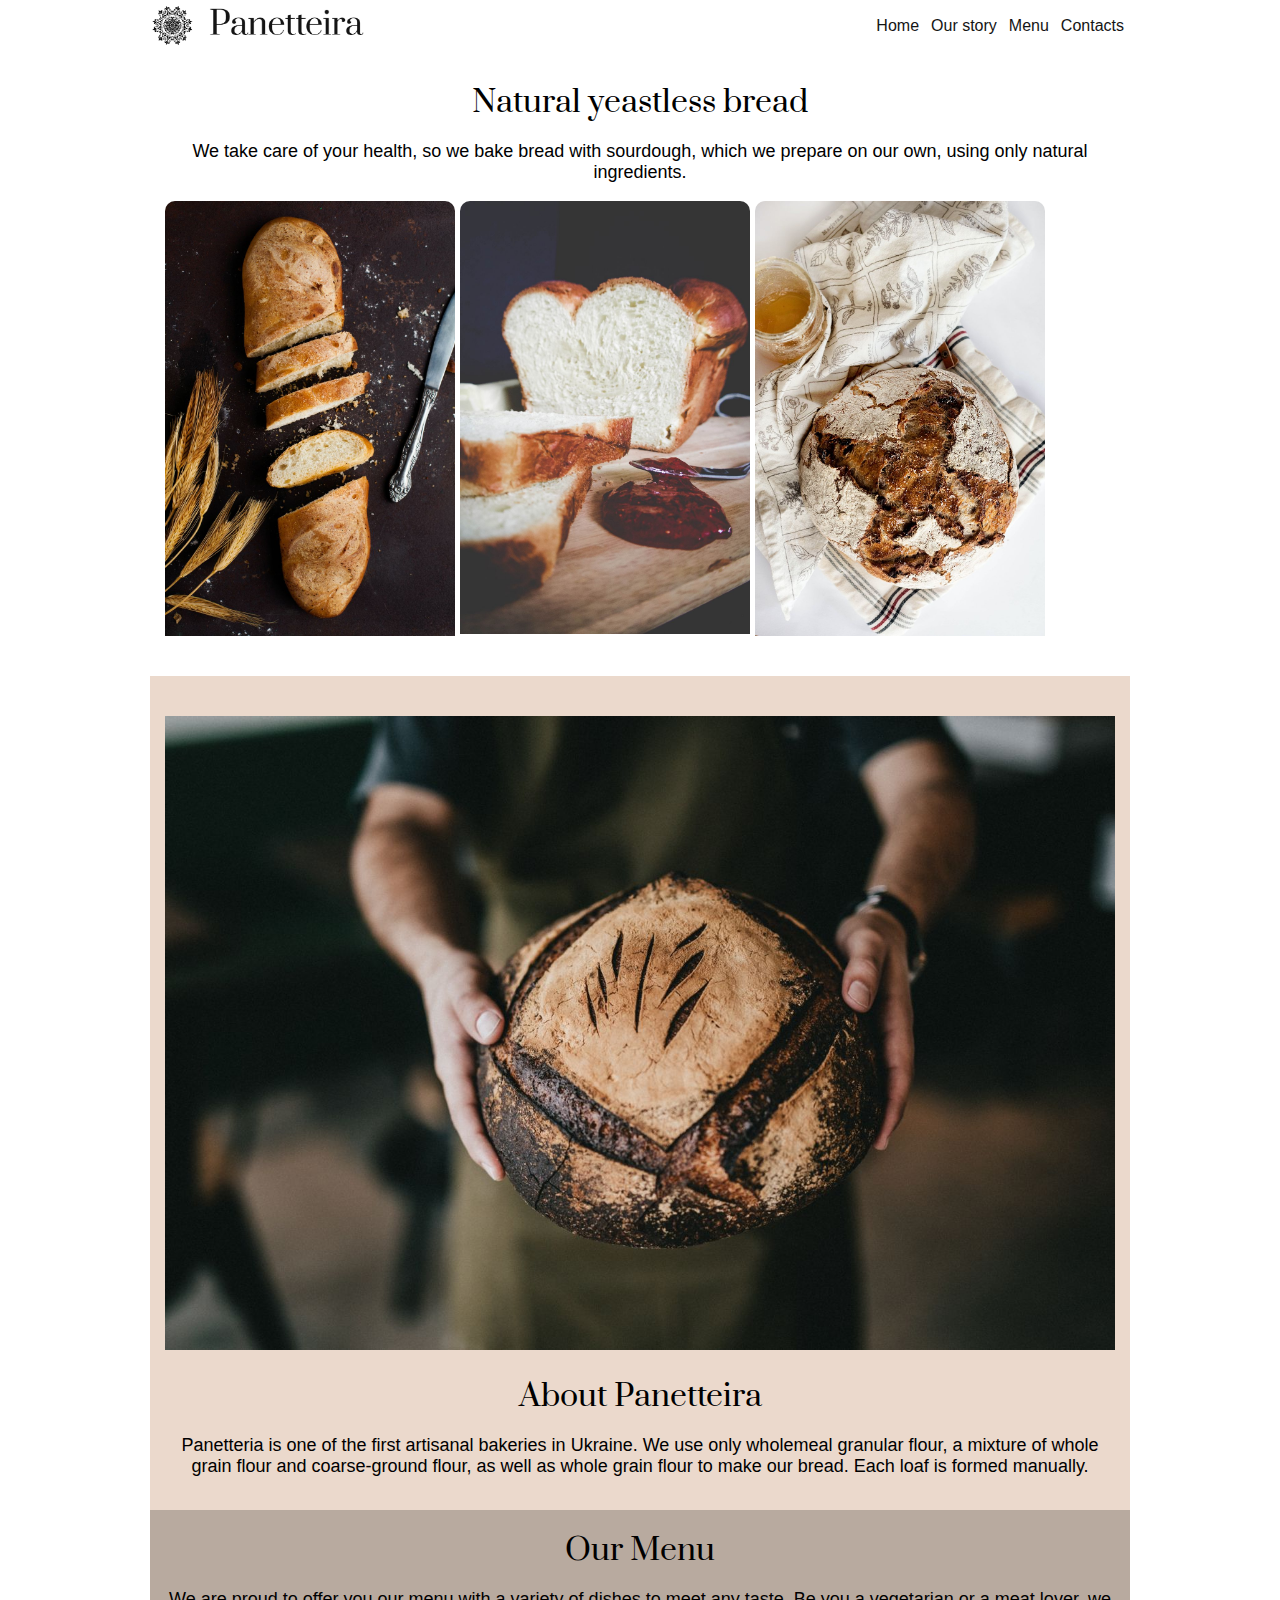
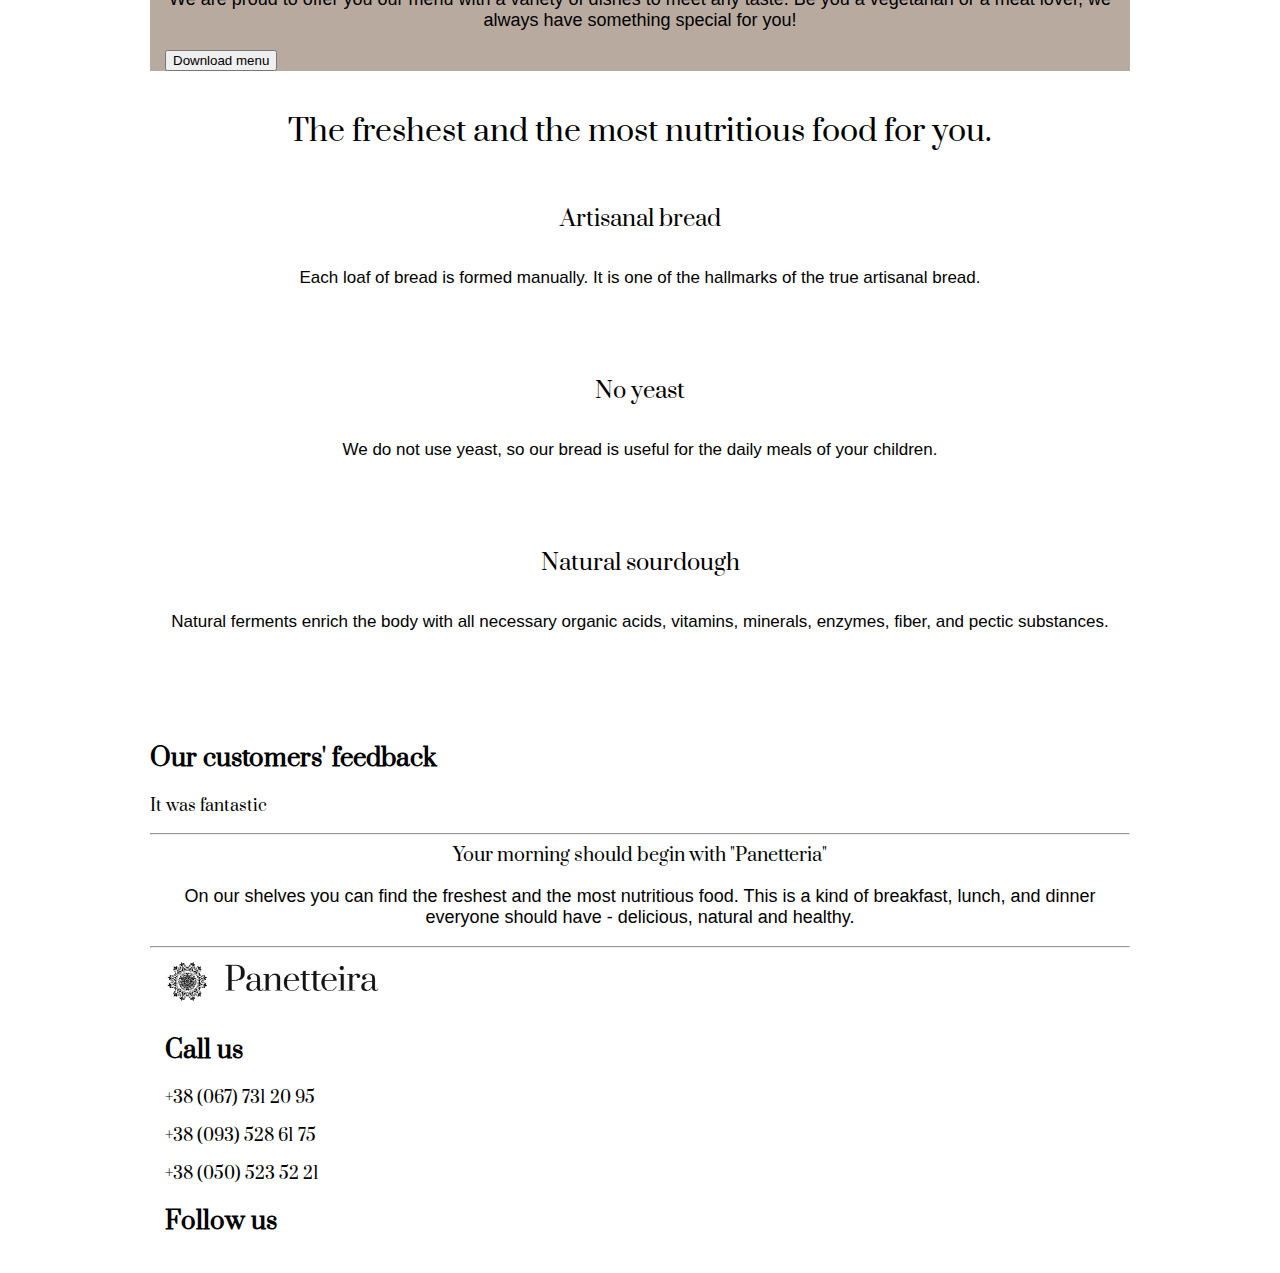
==== commit 9b557d4e: "C" ====
--- a/index.html
+++ b/index.html
@@ -77,7 +77,7 @@
     </main>
     <footer>
       <div>
-        <img src="images/logo.png" alt="Logo">
+        <img class="logo-footer" src="images/logo.png" alt="Logo">
       </div>
       <div>
         <h2>Call us</h2>
--- a/styles/index.css
+++ b/styles/index.css
@@ -208,6 +208,16 @@
     margin-bottom: 40px; 
 }
 footer {
-    display: flex;
-
-}
+    display: block;
+    height: auto;
+    margin:0;
+    padding-right: 15px;
+    padding-left: 15px;
+    padding-bottom: 15px;
+}
+.logo-footer{
+    max-width: 100%;
+    width: 216px;
+    height: 52px;
+    text-align: center;
+}
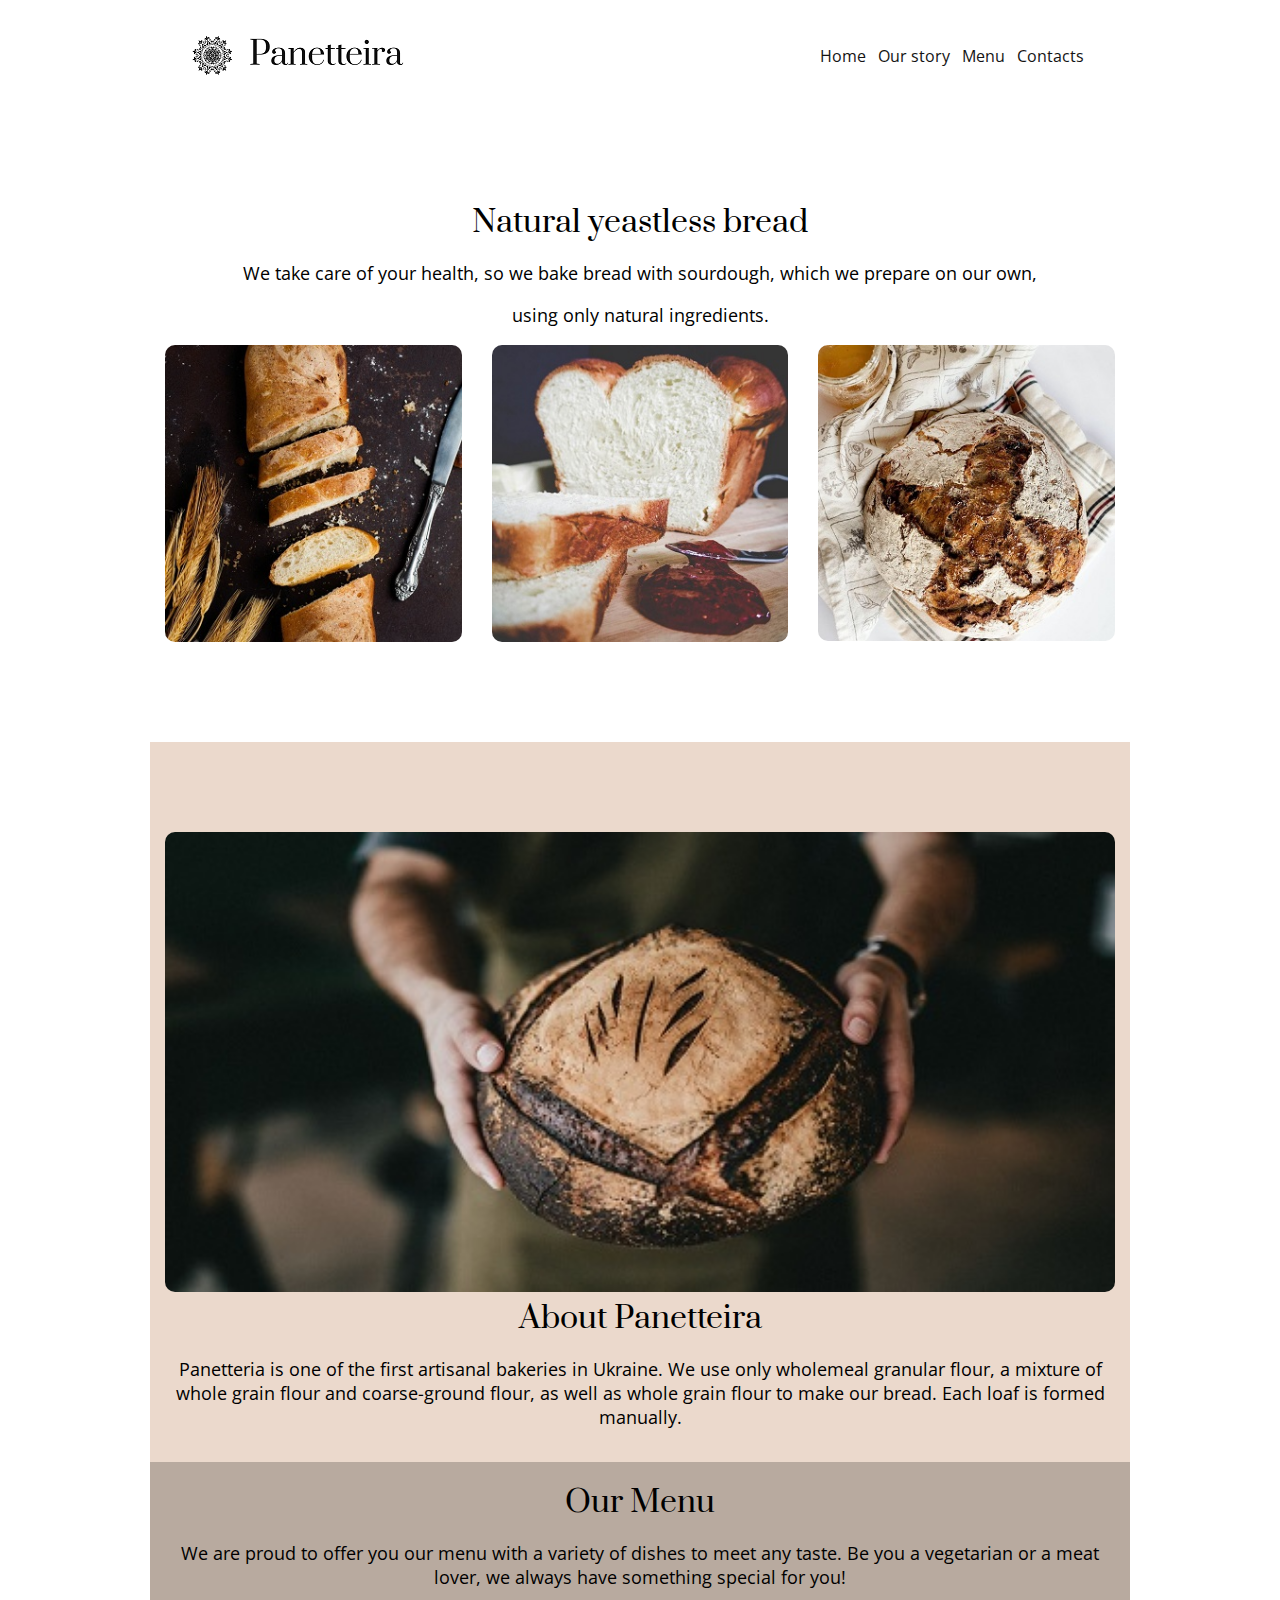
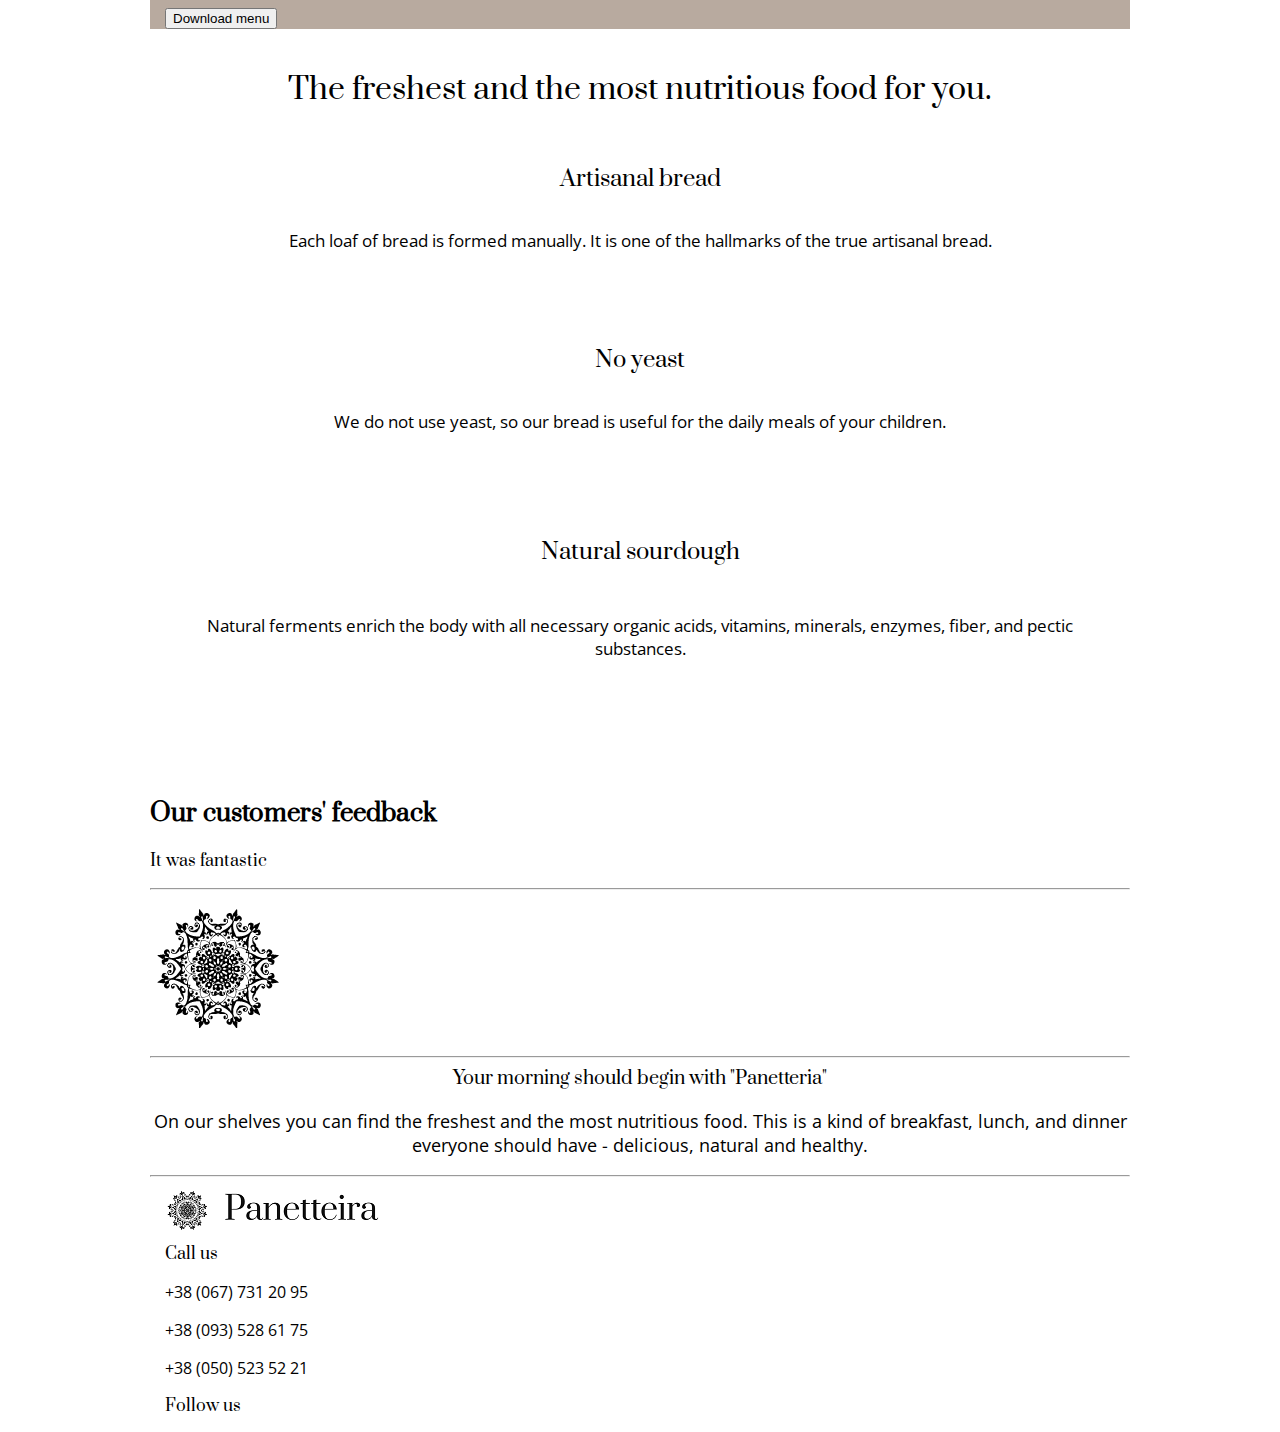
==== commit 65de304b: "Com" ====
--- a/index.html
+++ b/index.html
@@ -11,7 +11,7 @@
 <body>
     <header>
         <nav class="header-nav">
-            <img class="logo logo-last" src="images/logo.png" alt="Panetteira Logo">
+            <img class="logo logo-last" src="images/logo.jpg" alt="Panetteira Logo">
             <label class="burger-icon" for="burger-checkbox">☰</label>
             <input type="checkbox" id="burger-checkbox">
             <div class="menu-items">
@@ -26,7 +26,8 @@
         <div class="main"> <!--main-->
             <div class="header-section">
                 <span>Natural yeastless bread</span>
-                <p>We take care of your health, so we bake bread with sourdough, which we prepare on our own, using only natural ingredients.</p>
+                <p>We take care of your health, so we bake bread with sourdough, which we prepare on our own,</p> 
+                <p id="line">using only natural ingredients.</p>
             </div>
             <div class="product-list">
                 <img class="main-photo" src="images/bread1.jpg" alt="Bread">
@@ -37,9 +38,13 @@
     </main>  
         <section class="about"> <!--about-->
             <div class="about-div">
-                <img class="photo-section-about" src="images/bread4.jpg" alt="Hands with bread">
-                <span>About Panetteira</span>
-                <p>Panetteria is one of the first artisanal bakeries in Ukraine. We use only wholemeal granular flour, a mixture of whole grain flour and coarse-ground flour, as well as whole grain flour to make our bread. Each loaf is formed manually.</p>
+                <div class="side-about-left">   
+                    <img class="photo-section-about" src="images/bread4.jpg" alt="Hands with bread">
+                </div>
+                <div class="side-about-right">
+                    <span>About Panetteira</span>
+                    <p>Panetteria is one of the first artisanal bakeries in Ukraine. We use only wholemeal granular flour, a mixture of whole grain flour and coarse-ground flour, as well as whole grain flour to make our bread. Each loaf is formed manually.</p>
+                </div>
             </div>
         </section>
         <section class="menu"> <!--menu-->
@@ -69,25 +74,25 @@
         <p>It was fantastic</p>
       </section>
       <section class="citation-section"> <!--citation-->
-        <hr>
+        <hr><img src="images/logo-icon.png" alt=""><hr>
         <span>Your morning should begin with "Panetteria"</span>
         <p>On our shelves you can find the freshest and the most nutritious food. This is a kind of breakfast, lunch, and dinner everyone should have - delicious, natural and healthy.</p>
         <hr>
       </section>
     </main>
     <footer>
-      <div>
-        <img class="logo-footer" src="images/logo.png" alt="Logo">
-      </div>
-      <div>
-        <h2>Call us</h2>
-        <p>+38 (067) 731 20 95</p>
-        <p>+38 (093) 528 61 75</p>
-        <p>+38 (050) 523 52 21</p>
-      </div>
-      <div>
-        <h2>Follow us</h2>
-      </div>
+        <div>
+            <img class="logo-footer" src="images/logo.jpg" alt="Logo">
+        </div>
+        <div>
+            <span>Call us</span>
+            <p class="footer-p">+38 (067) 731 20 95</p>
+            <p class="footer-p">+38 (093) 528 61 75</p>
+            <p class="footer-p">+38 (050) 523 52 21</p>
+        </div>
+        <div>
+            <span>Follow us</span>
+        </div>
     </footer>
 </body>
 </html>--- a/styles/index.css
+++ b/styles/index.css
@@ -1,5 +1,5 @@
 @import url("https://fonts.googleapis.com/css2?family=Prata&display=swap");
-
+@import url("https://fonts.googleapis.com/css2?family=Open+Sans:wght@300;400&display=swap");
 :root {
     --main-color: #141414;
     font-family: 'Prata', serif;
@@ -10,13 +10,15 @@
     margin: auto;
     max-width: 980px;
 }
-
 .logo {
     max-width: 100%;
-    width: 216px;
-    height: 52px;
-    text-align: center;
-}
+    text-align: center;
+}
+
+.header-nav{
+    padding: 30px 40px;
+}
+
 header .menu-items{
     flex: 1; 
     justify-content: flex-end;
@@ -56,8 +58,10 @@
 }
 .main{
     background: white;
-    margin: 30px 0 0;
-    padding: 0 15px;
+    margin: 90px 0 0;
+    padding-left: 15px;
+    padding-right: 15px;
+    padding-bottom: 100px;
 }
 .header-section span{
     font-size: 30px;
@@ -72,19 +76,18 @@
     justify-content: center;
     text-align: center;
 }
+
 .main-photo{
     width: 100%;
     position: relative;
     min-width: 290px;
-    border-radius: 10px;
-    padding-bottom: 40px;
-    
+    border-radius: 10px;   
 }
 @media (min-width: 540px){
      .product-list{
          display: grid;
          grid-template-columns: 1fr 1fr;
-         grid-gap: 5px;
+         grid-gap: 30px;
      }
  }
   @media (min-width: 660px){
@@ -94,13 +97,14 @@
   }
     @media (min-width: 980px){
      .product-list{
-         grid-template-columns: repeat(4, 1fr);
+         grid-template-columns: repeat(3, 1fr);
      }
   }
 
 .about-div{
     height: auto;
     margin:0;
+    padding-top: 90px;
     padding-right: 15px;
     padding-left: 15px;
     padding-bottom: 15px;
@@ -121,12 +125,9 @@
   }
 .photo-section-about{
     width: 100%;
-    min-width: 272px;
-    min-height: 131px;
-    border-radius: 10px;
-    padding-bottom: 20px;
-    padding-top: 40px;
-}
+border-radius: 10px;
+}
+
 .menu{
     background-color: #B8AA9F;
     padding-top: 20px;
@@ -221,3 +222,6 @@
     height: 52px;
     text-align: center;
 }
+.footer-p{
+    font-family: 'Open Sans', sans-serif;
+}
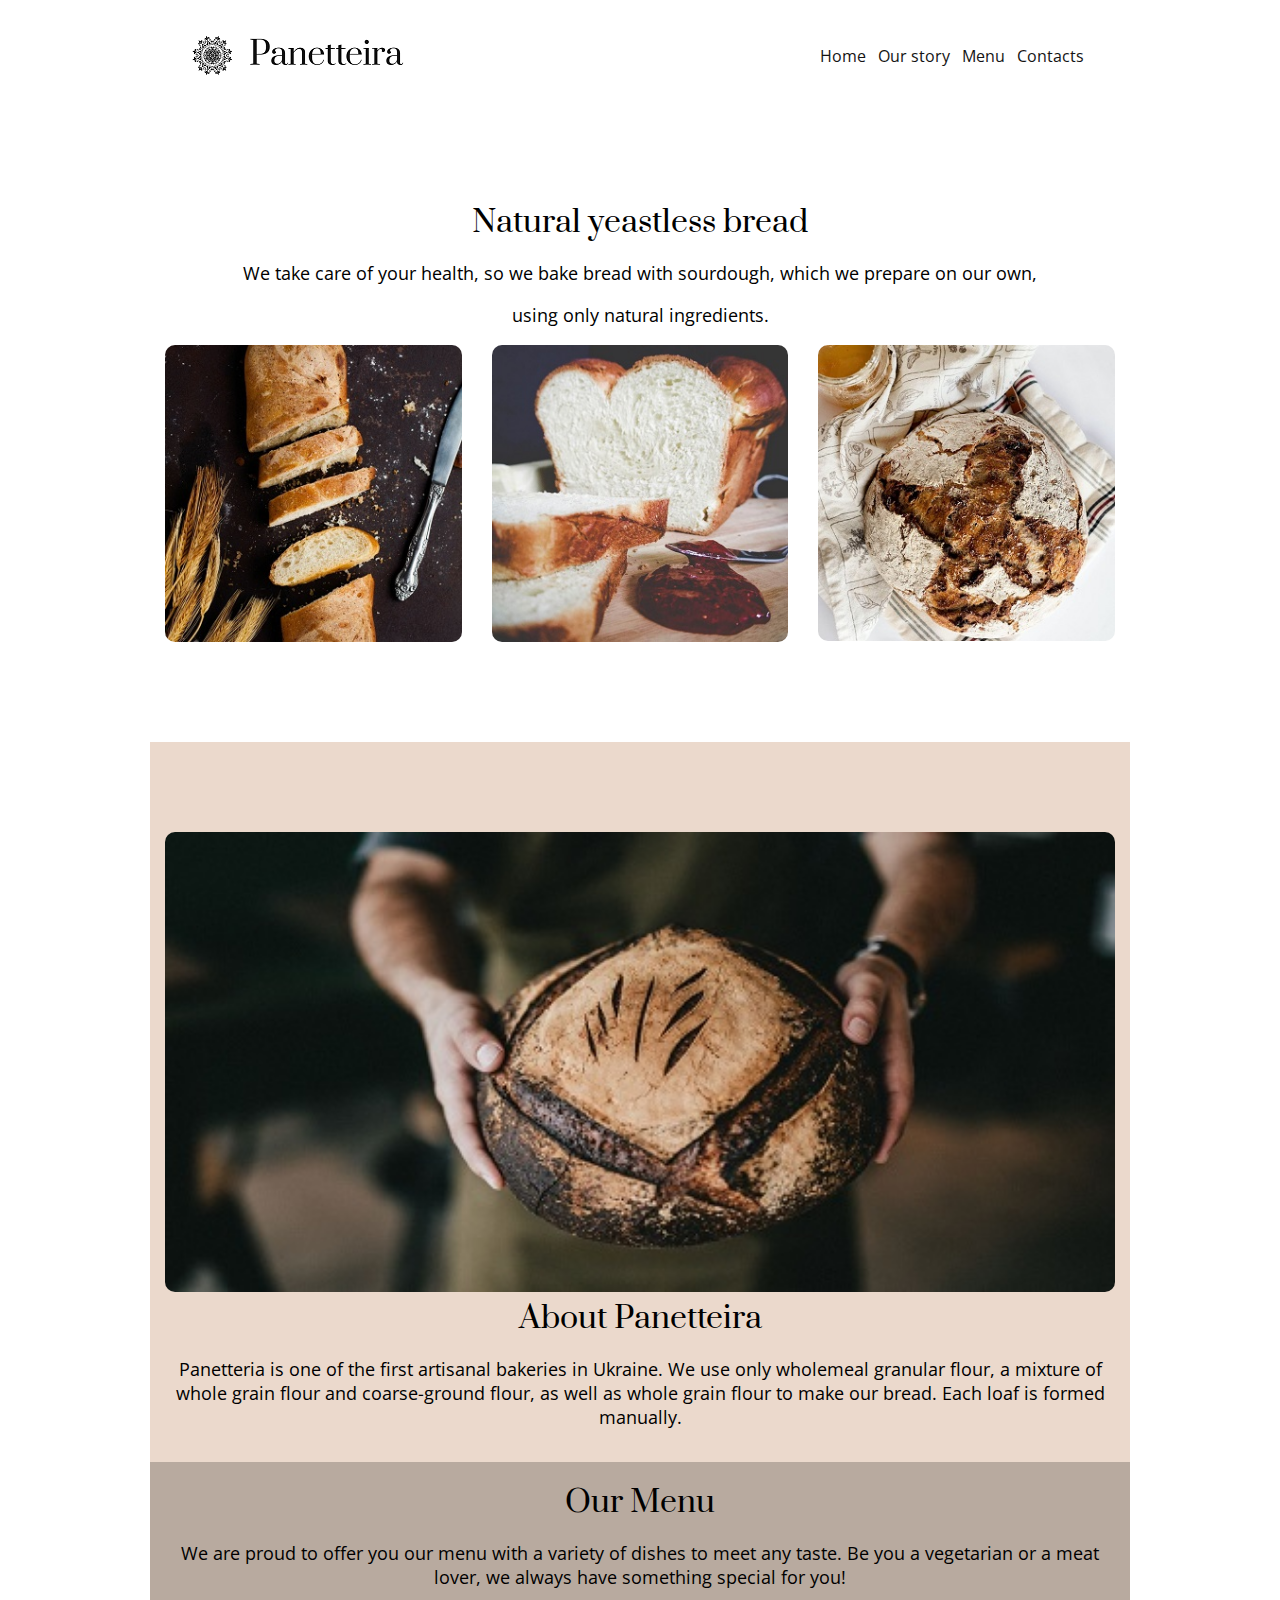
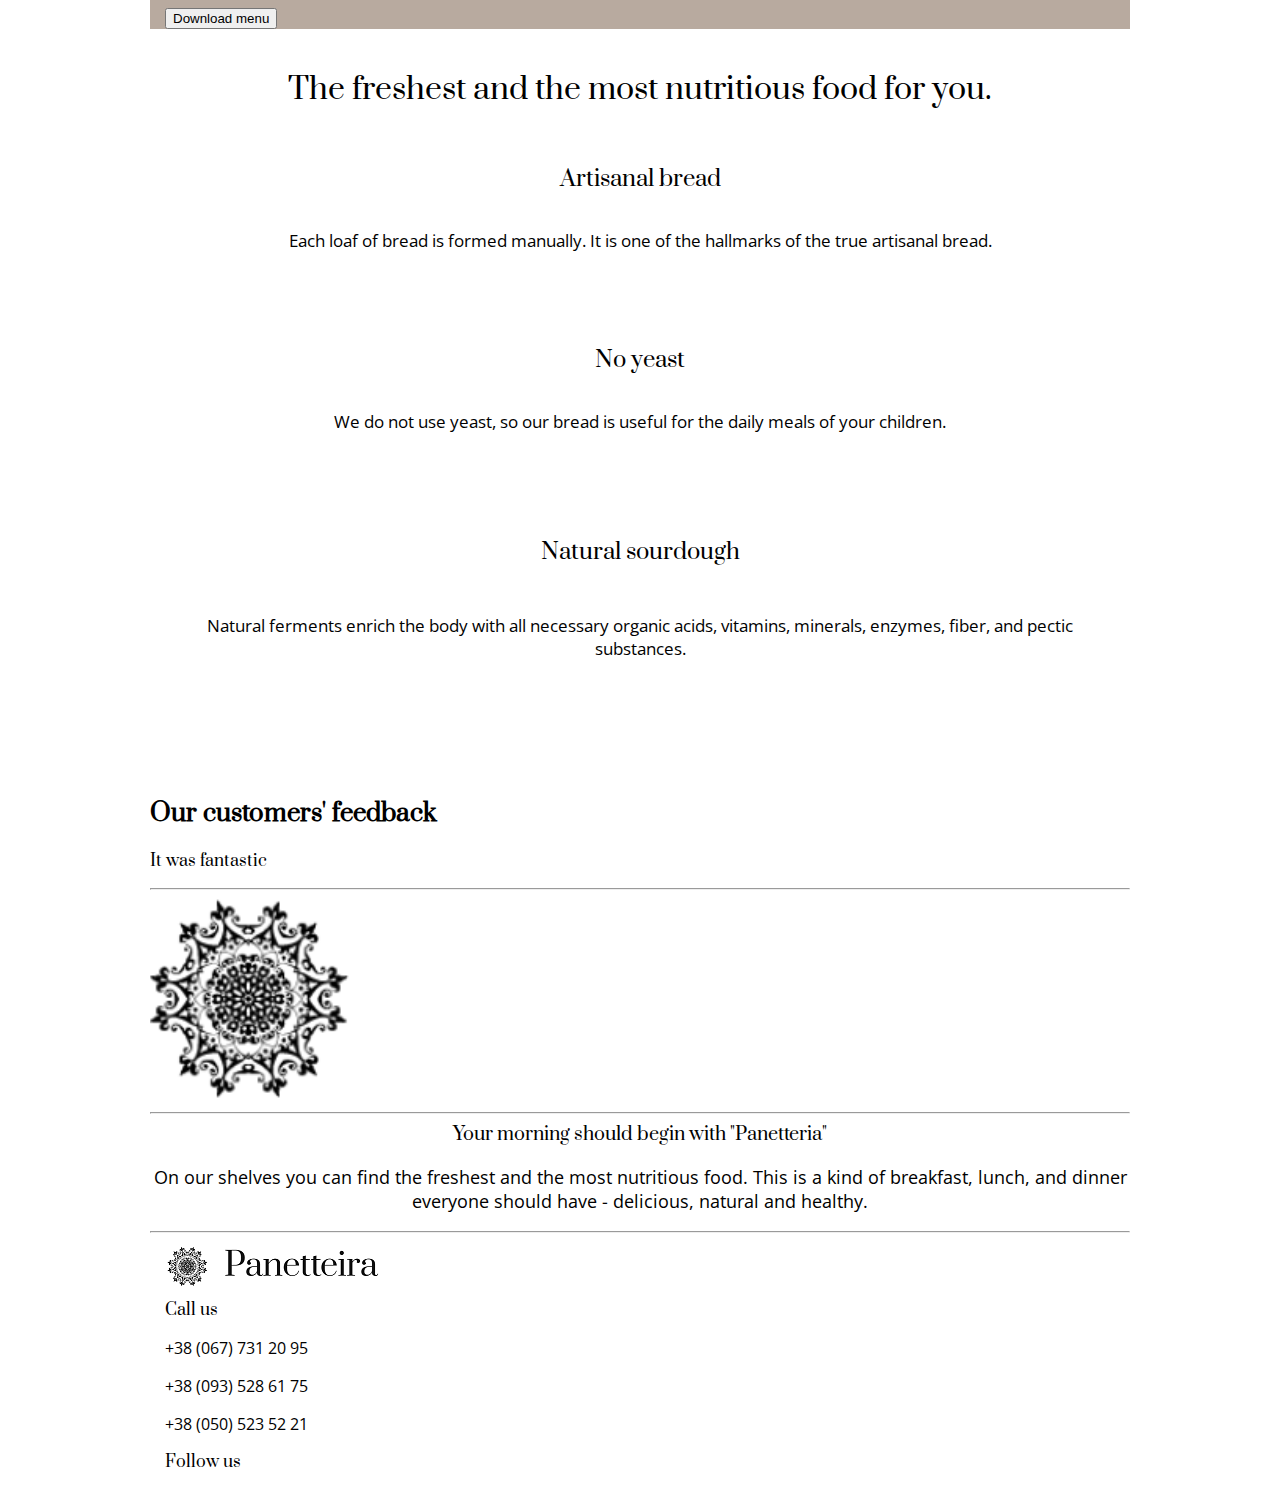
==== commit a5bc86e9: "Com" ====
--- a/index.html
+++ b/index.html
@@ -4,7 +4,7 @@
     <meta charset="UTF-8">
     <meta name="viewport" content="width=device-width, initial-scale=1.0">
     <title>Panetteira Bakery | Home</title>
-    <link href="styles/index.css" rel="stylesheet">
+    <link href="css/index.css" rel="stylesheet">
     <link rel="icon" href="images/logo-icon.png">
 
 </head>
--- a/css/index.css
+++ b/css/index.css
@@ -0,0 +1,227 @@
+@import url("https://fonts.googleapis.com/css2?family=Prata&display=swap");
+@import url("https://fonts.googleapis.com/css2?family=Open+Sans:wght@300;400&display=swap");
+:root {
+    --main-color: #141414;
+    font-family: 'Prata', serif;
+    --accent-color: white;
+    scroll-behavior: smooth;    
+}
+body{
+    margin: auto;
+    max-width: 980px;
+}
+.logo {
+    max-width: 100%;
+    text-align: center;
+}
+
+.header-nav{
+    padding: 30px 40px;
+}
+
+header .menu-items{
+    flex: 1; 
+    justify-content: flex-end;
+    display: none;
+    font-family: 'Open Sans', sans-serif;
+}
+header .menu-items a {
+    display: block;
+    text-decoration: none;
+    color: var(--main-color);
+    border: 1px solid transparent;
+    padding: 5px;
+}
+header .menu-items a:hover {
+    border: 1px solid var(--main-color);
+}
+/*buger-menu*/
+#burger-checkbox{
+    display: none;
+}
+
+.header-nav input:checked  ~ .menu-items{
+    display: block;
+}
+
+@media (min-width: 769px) {
+    .burger-icon{
+        display: none;
+    }
+    header .header-nav{
+        display: flex;
+    }
+    header #burger-checkbox ~ .menu-items {
+        display: flex;
+        align-items: center;
+    }
+}
+.main{
+    background: white;
+    margin: 90px 0 0;
+    padding-left: 15px;
+    padding-right: 15px;
+    padding-bottom: 100px;
+}
+.header-section span{
+    font-size: 30px;
+    display: flex;
+    justify-content: center;
+    text-align: center;
+}
+.header-section p{
+    font-size: 18px;
+    font-family: 'Open Sans', sans-serif;
+    display: flex;
+    justify-content: center;
+    text-align: center;
+}
+
+.main-photo{
+    width: 100%;
+    position: relative;
+    min-width: 290px;
+    border-radius: 10px;   
+}
+@media (min-width: 540px){
+     .product-list{
+         display: grid;
+         grid-template-columns: 1fr 1fr;
+         grid-gap: 30px;
+     }
+ }
+  @media (min-width: 660px){
+     .product-list{
+         grid-template-columns: 1fr 1fr 1fr;
+     }
+  }
+    @media (min-width: 980px){
+     .product-list{
+         grid-template-columns: repeat(3, 1fr);
+     }
+  }
+
+.about-div{
+    height: auto;
+    margin:0;
+    padding-top: 90px;
+    padding-right: 15px;
+    padding-left: 15px;
+    padding-bottom: 15px;
+    background-color: rgb(235, 217, 204);
+  }
+.about-div span{
+    font-size: 30px;
+    display: flex;
+    justify-content: center;
+    text-align: center;
+  }
+.about-div p{
+    font-size: 18px;
+    font-family: 'Open Sans', sans-serif;
+    display: flex;
+    justify-content: center;
+    text-align: center;
+  }
+.photo-section-about{
+    width: 100%;
+border-radius: 10px;
+}
+
+.menu{
+    background-color: #B8AA9F;
+    padding-top: 20px;
+    padding-left: 15px;
+    padding-right: 15px;
+}
+.menu-div span{
+    font-size: 30px;
+    display: flex;
+    justify-content: center;
+    text-align: center;
+  }
+.menu-div p{
+    font-size: 18px;
+    font-family: 'Open Sans', sans-serif;
+    display: flex;
+    justify-content: center;
+    text-align: center;
+}
+.menu-button{
+    display: flex;
+    justify-content: center;
+    text-align: center;
+}
+#value-header{
+    font-size: 30px;
+    display: flex;
+    justify-content: center;
+    text-align: center;
+}
+.value-div{
+    display: block;
+}
+.value-div span{
+    display: flex;
+    justify-content: center;
+    align-items: center;
+    font-size: 22px;
+}
+.value-div p{
+    display: flex;
+    justify-content: center;
+    text-align: center;
+    font-size: 17px;
+    font-family: 'Open Sans', sans-serif;
+}
+@media (min-width: 790px){
+     .value-div{
+         display: grid;
+         grid-template-rows: 1fr 1fr;
+         grid-gap: 5px;
+     }
+}
+  @media (min-width: 980px){
+     .value-div{
+         grid-template-rows: 1fr 1fr 1fr;
+     }
+}
+.value{
+    padding-right: 15px;
+    padding-left: 15px;
+    padding-bottom: 15px;
+    margin-top: 40px;
+}
+.citation-section span{
+    font-size: 18px;
+    display: flex;
+    justify-content: center;
+    text-align: center;
+}
+.citation-section p{
+    font-size: 18px;
+    font-family: 'Open Sans', sans-serif;
+    display: flex;
+    justify-content: center;
+    text-align: center;
+}
+#value-header{
+    margin-bottom: 40px; 
+}
+footer {
+    display: block;
+    height: auto;
+    margin:0;
+    padding-right: 15px;
+    padding-left: 15px;
+    padding-bottom: 15px;
+}
+.logo-footer{
+    max-width: 100%;
+    width: 216px;
+    height: 52px;
+    text-align: center;
+}
+.footer-p{
+    font-family: 'Open Sans', sans-serif;
+}
